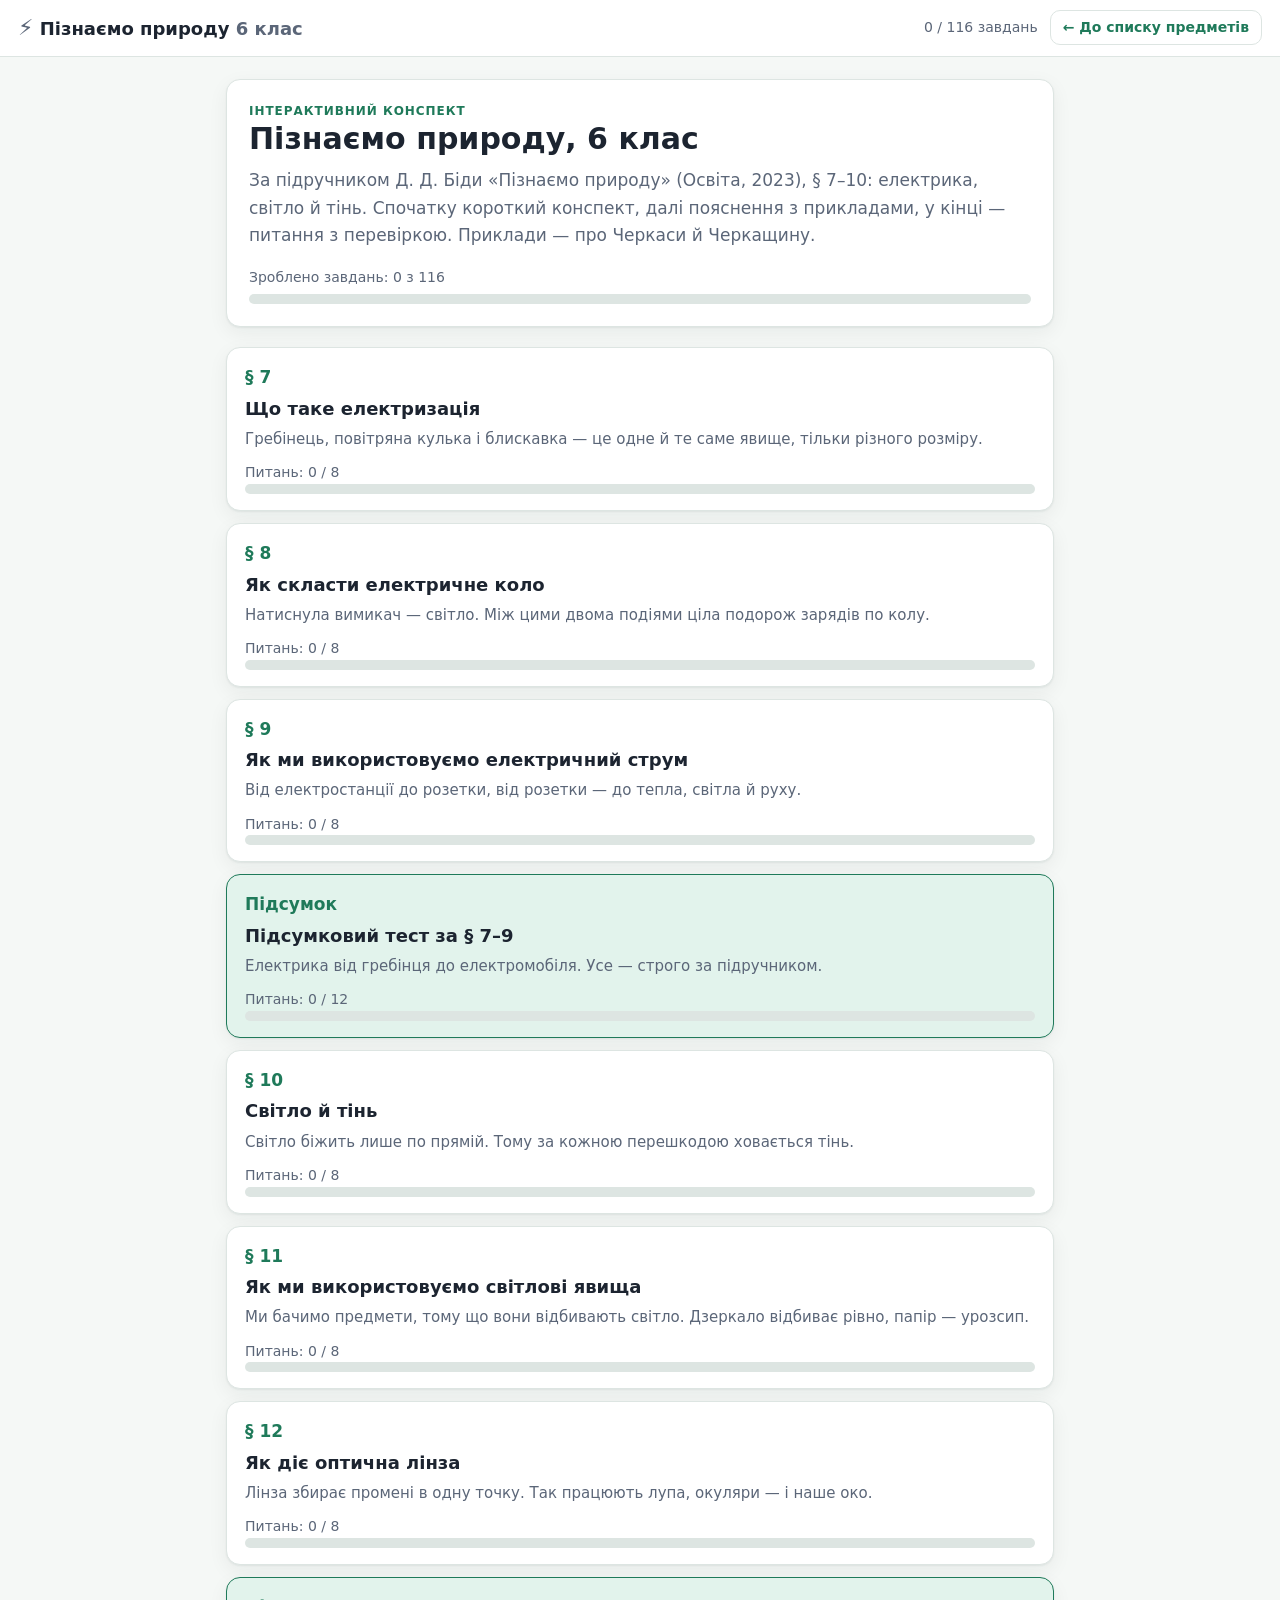
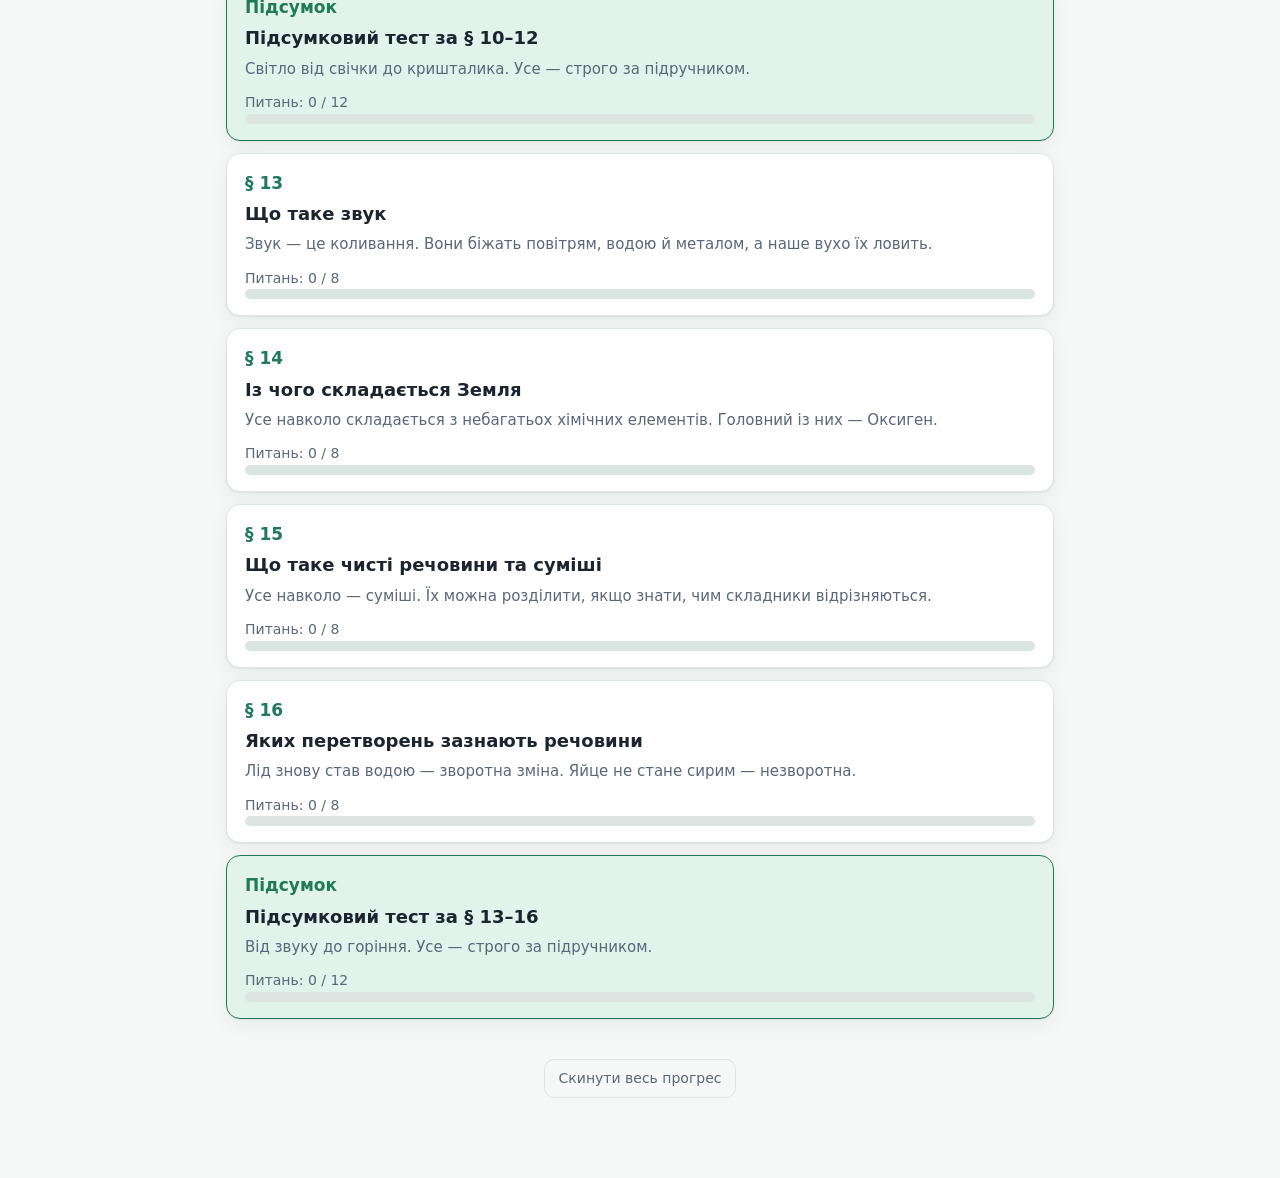
==== course/index.html @ c2313a1b "[PRY-0] Параграфи 13-16: звук, склад Землі, суміші, перетворення речовин; тест за § 13-16 Co-Authore" ====
<!doctype html>
<html lang="uk">
<head>
  <meta charset="utf-8">
  <meta name="viewport" content="width=device-width, initial-scale=1">
  <title>Пізнаємо природу 6 клас</title>
  <!-- Іконка вшита в сторінку: інакше браузер сам піде по /favicon.ico і зловить 404. -->
  <link rel="icon" href="data:image/svg+xml,%3Csvg xmlns='http://www.w3.org/2000/svg' viewBox='0 0 100 100'%3E%3Ctext y='.92em' font-size='92'%3E%E2%9A%A1%3C/text%3E%3C/svg%3E">
  <link rel="stylesheet" href="css/app.css">
</head>
<body>
  <header class="topbar">
    <a class="brand" href="#/"><span class="globe">⚡</span> Пізнаємо природу <span>6 клас</span></a>
    <span class="spacer"></span>
    <span class="bar-label" id="progressMini"></span>
    <!-- Усі курси Лізи зібрані на liza-school.github.io. Посилання абсолютне,
         щоб працювало і онлайн, і з file:// при подвійному кліку. -->
    <a class="subjects-link" href="https://liza-school.github.io/" title="До списку предметів">← <span class="full">До списку предметів</span><span class="short">Предмети</span></a>
  </header>

  <main id="app"></main>

  <script src="js/engine.js"></script>
  <script src="js/lessons/p07.js"></script>
  <script src="js/lessons/p08.js"></script>
  <script src="js/lessons/p09.js"></script>
  <script src="js/lessons/test.js"></script>
  <script src="js/lessons/p10.js"></script>
  <script src="js/lessons/p11.js"></script>
  <script src="js/lessons/p12.js"></script>
  <script src="js/lessons/test2.js"></script>
  <script src="js/lessons/p13.js"></script>
  <script src="js/lessons/p14.js"></script>
  <script src="js/lessons/p15.js"></script>
  <script src="js/lessons/p16.js"></script>
  <script src="js/lessons/test3.js"></script>
  <script>COURSE.start();</script>
</body>
</html>
---- course/css/app.css ----
/* Географія 6 клас — інтерактивний конспект. Оформлення. */

:root {
  --bg: #f5f8f6;
  --bg-soft: #ffffff;
  --text: #1c2430;
  --text-dim: #5b6678;
  --border: #dde5e2;
  --accent: #1f7a5a;
  --accent-soft: #e2f3ec;
  --green: #1e9e63;
  --green-soft: #e3f7ec;
  --red: #d64545;
  --red-soft: #fdeaea;
  --yellow: #b8860b;
  --yellow-soft: #fdf5dd;
  --blue: #2f6df6;
  --blue-soft: #e8efff;
  --local: #a8562b;
  --local-soft: #fbeee5;
  --game: #7b4fd8;
  --game-soft: #f0eaff;
  --potter: #8e2f4f;
  --potter-soft: #fdeaf0;
  --horse: #8a6d1f;
  --horse-soft: #f8f1d8;
  --radius: 14px;
  --shadow: 0 1px 2px rgba(20, 35, 30, .06), 0 6px 20px rgba(20, 35, 30, .06);
  --sans: "Segoe UI", Inter, system-ui, -apple-system, Roboto, sans-serif;
}

@media (prefers-color-scheme: dark) {
  :root {
    --bg: #141a19;
    --bg-soft: #1b2322;
    --text: #e8eeea;
    --text-dim: #a2aeb0;
    --border: #2b3533;
    --accent: #5cc79c;
    --accent-soft: #17302a;
    --green: #4bd18b;
    --green-soft: #16301f;
    --red: #ff7a7a;
    --red-soft: #331a1c;
    --yellow: #e3bb4c;
    --yellow-soft: #302a16;
    --blue: #6f9bff;
    --blue-soft: #1c2740;
    --local: #e0a271;
    --local-soft: #2b1e15;
    --game: #b699ff;
    --game-soft: #241d3c;
    --potter: #f09ab8;
    --potter-soft: #2e1420;
    --horse: #d8bb63;
    --horse-soft: #2a2415;
    --shadow: 0 1px 2px rgba(0, 0, 0, .3), 0 8px 24px rgba(0, 0, 0, .35);
  }
}

* { box-sizing: border-box; }

body {
  margin: 0;
  background: var(--bg);
  color: var(--text);
  font: 17px/1.62 var(--sans);
}

a { color: var(--accent); }

.topbar {
  position: sticky;
  top: 0;
  z-index: 5;
  display: flex;
  align-items: center;
  gap: 12px;
  padding: 10px 18px;
  background: var(--bg-soft);
  border-bottom: 1px solid var(--border);
}

.brand {
  font-weight: 700;
  text-decoration: none;
  color: var(--text);
  font-size: 18px;
}

.brand span { color: var(--text-dim); font-weight: 600; }
.brand .globe { font-size: 22px; }
.spacer { flex: 1; }
.bar-label { color: var(--text-dim); font-size: 14px; }

/* Кнопка «До списку предметів» у шапці. На вузькому екрані — коротший підпис. */
.subjects-link {
  font-size: 14px;
  font-weight: 600;
  color: var(--accent);
  text-decoration: none;
  white-space: nowrap;
  border: 1px solid var(--border);
  border-radius: 10px;
  padding: 5px 12px;
}

.subjects-link:hover { background: var(--accent-soft); border-color: var(--accent); }
.subjects-link .short { display: none; }

@media (max-width: 620px) {
  /* Бренд — першим рядком, прогрес і кнопка — другим, щоб назва не ламалась на три рядки. */
  .topbar { flex-wrap: wrap; row-gap: 6px; }
  .topbar .brand { flex-basis: 100%; }
  .topbar .spacer { display: none; }
  .subjects-link { margin-left: auto; }
  .subjects-link .full { display: none; }
  .subjects-link .short { display: inline; }
}

main {
  max-width: 860px;
  margin: 0 auto;
  padding: 22px 16px 80px;
}

h1 { font-size: 30px; margin: 0 0 6px; line-height: 1.2; }
h2 { font-size: 23px; margin: 28px 0 10px; }
h3 { font-size: 19px; margin: 18px 0 8px; }
p { margin: 10px 0; }
ul, ol { margin: 10px 0; padding-left: 24px; }
li { margin: 4px 0; }

.kicker {
  text-transform: uppercase;
  letter-spacing: .08em;
  font-size: 12px;
  font-weight: 700;
  color: var(--accent);
}

.lead { color: var(--text-dim); }

.hero {
  background: var(--bg-soft);
  border: 1px solid var(--border);
  border-radius: var(--radius);
  padding: 22px;
  box-shadow: var(--shadow);
}

.bar {
  position: relative;
  height: 10px;
  border-radius: 999px;
  background: var(--border);
  overflow: hidden;
}

.bar i {
  position: absolute;
  inset: 0 auto 0 0;
  background: var(--accent);
  border-radius: 999px;
  transition: width .3s;
}

.overall { margin-top: 16px; }
.overall .bar-label { display: block; margin-bottom: 6px; }

.cards { display: grid; gap: 12px; margin-top: 20px; }

.card {
  display: block;
  text-decoration: none;
  color: inherit;
  background: var(--bg-soft);
  border: 1px solid var(--border);
  border-radius: var(--radius);
  padding: 16px 18px;
  box-shadow: var(--shadow);
}

.card:hover { border-color: var(--accent); }
.card .num { color: var(--accent); font-weight: 700; }
.card .title { font-weight: 700; font-size: 18px; margin: 2px 0 4px; }
.card .sub { color: var(--text-dim); font-size: 15px; }
.card .stat { color: var(--text-dim); font-size: 14px; margin-top: 10px; }
.card.exam { border-color: var(--accent); background: var(--accent-soft); }

.goals {
  background: var(--accent-soft);
  border-radius: var(--radius);
  padding: 12px 18px;
  margin: 16px 0;
}

.goals b { display: block; margin-bottom: 4px; }

.block {
  background: var(--bg-soft);
  border: 1px solid var(--border);
  border-radius: var(--radius);
  padding: 4px 18px 14px;
  margin: 16px 0;
  box-shadow: var(--shadow);
}

.block.plain { background: none; border: none; box-shadow: none; padding: 0 2px; }

.block-head {
  display: flex;
  align-items: center;
  gap: 10px;
  padding: 12px 0 6px;
  font-weight: 700;
}

.tag {
  font-size: 11px;
  text-transform: uppercase;
  letter-spacing: .06em;
  padding: 3px 8px;
  border-radius: 999px;
  background: var(--accent-soft);
  color: var(--accent);
  font-weight: 700;
}

.done-mark { margin-left: auto; color: var(--green); font-weight: 700; }

.block.note { background: var(--yellow-soft); border-color: var(--yellow); }
.block.note .tag { background: var(--yellow); color: #fff; }
.block.cherkasy { background: var(--local-soft); border-color: var(--local); }
.block.cherkasy .tag { background: var(--local); color: #fff; }
.block.ukraine { background: var(--blue-soft); border-color: var(--blue); }
.block.ukraine .tag { background: var(--blue); color: #fff; }
.block.life { background: var(--green-soft); border-color: var(--green); }
.block.life .tag { background: var(--green); color: #fff; }
.block.game { background: var(--game-soft); border-color: var(--game); }
.block.game .tag { background: var(--game); color: #fff; }
.block.potter { background: var(--potter-soft); border-color: var(--potter); }
.block.potter .tag { background: var(--potter); color: #fff; }
.block.horse { background: var(--horse-soft); border-color: var(--horse); }
.block.horse .tag { background: var(--horse); color: #fff; }
.block.errata { background: var(--red-soft); border-color: var(--red); }
.block.errata .tag { background: var(--red); color: #fff; }

.errata-row { margin: 8px 0; }
.errata-row.book { color: var(--text-dim); }
.errata-row.truth b { color: var(--red); }
.errata-row.say b { color: var(--green); }

.figure { margin: 16px 0; }

.figure img {
  display: block;
  width: 100%;
  height: auto;
  border: 1px solid var(--border);
  border-radius: 10px;
  background: #fff;
}

.figure figcaption {
  color: var(--text-dim);
  font-size: 14px;
  margin-top: 6px;
}

.gallery { display: grid; gap: 12px; margin: 16px 0; }
.gallery .figure { margin: 0; }
.gallery.cols2 { grid-template-columns: repeat(2, 1fr); }
.gallery.cols3 { grid-template-columns: repeat(3, 1fr); }

@media (max-width: 620px) {
  .gallery.cols2,
  .gallery.cols3 { grid-template-columns: 1fr; }
}

.block .figure { margin: 12px 0 4px; }
.block.summary { background: var(--accent-soft); border-color: var(--accent); }

.terms { width: 100%; border-collapse: collapse; margin: 8px 0; }
.terms td { border-top: 1px solid var(--border); padding: 8px 6px; vertical-align: top; }
.terms td:first-child { font-weight: 700; width: 34%; }

/* Перелік Міжнародних років ООН: рік вузькою колонкою, назва — рештою. */
.years { width: 100%; border-collapse: collapse; margin: 8px 0; }
.years td { border-top: 1px solid var(--border); padding: 5px 6px; vertical-align: top; }
.years td:first-child { font-weight: 700; width: 4.5em; color: var(--accent); }

.book-wording {
  display: block;
  margin-top: 4px;
  font-size: 14px;
  font-style: italic;
  color: var(--text-dim);
}

details { margin: 8px 0; }
summary { cursor: pointer; color: var(--accent); font-weight: 600; }

.options { display: grid; gap: 8px; margin: 10px 0; }

.option {
  display: flex;
  align-items: flex-start;
  gap: 10px;
  text-align: left;
  font: inherit;
  color: inherit;
  background: var(--bg);
  border: 1px solid var(--border);
  border-radius: 10px;
  padding: 10px 12px;
  cursor: pointer;
}

.option:hover { border-color: var(--accent); }
.option .letter { font-weight: 700; color: var(--text-dim); }
.option.right { background: var(--green-soft); border-color: var(--green); }
.option.wrong { background: var(--red-soft); border-color: var(--red); }
.option.picked { border-color: var(--accent); background: var(--accent-soft); }
.option.picked .letter { color: var(--accent); }

.chips { display: flex; flex-wrap: wrap; gap: 8px; margin: 10px 0; }

.chip {
  font: inherit;
  color: inherit;
  background: var(--bg);
  border: 1px solid var(--border);
  border-radius: 999px;
  padding: 6px 14px;
  cursor: pointer;
}

.chip:hover { border-color: var(--accent); }
.chip.used { opacity: .35; pointer-events: none; }
.chip.right { background: var(--green-soft); border-color: var(--green); }
.chip.wrong { background: var(--red-soft); border-color: var(--red); }

.slots { display: grid; gap: 6px; margin: 10px 0; }
.slot { border: 1px dashed var(--border); border-radius: 10px; padding: 8px 12px; color: var(--text-dim); }
.slot.filled { border-style: solid; color: var(--text); }

.answer-input {
  font: inherit;
  color: inherit;
  background: var(--bg);
  border: 1px solid var(--border);
  border-radius: 10px;
  padding: 9px 12px;
  width: 100%;
  max-width: 360px;
}

.toolbar { display: flex; flex-wrap: wrap; gap: 8px; margin: 10px 0 4px; }

.btn {
  font: inherit;
  font-weight: 600;
  border: 1px solid var(--accent);
  background: var(--accent);
  color: #fff;
  border-radius: 10px;
  padding: 8px 16px;
  cursor: pointer;
}

.btn.flat { background: none; color: var(--accent); }
.btn:disabled { opacity: .5; cursor: default; }

.ghost-btn {
  font: inherit;
  border: 1px solid var(--border);
  background: none;
  color: var(--text-dim);
  border-radius: 10px;
  padding: 7px 14px;
  cursor: pointer;
  text-decoration: none;
}

.verdict { margin-top: 8px; min-height: 22px; font-size: 16px; }
.verdict.ok { color: var(--green); font-weight: 600; }
.verdict.no { color: var(--red); }

.navrow { display: flex; justify-content: space-between; gap: 12px; margin-top: 30px; }

.score {
  background: var(--bg-soft);
  border: 1px solid var(--border);
  border-radius: var(--radius);
  padding: 14px 18px;
  margin: 18px 0;
  box-shadow: var(--shadow);
}

footer.page-foot { color: var(--text-dim); font-size: 14px; margin-top: 40px; text-align: center; }
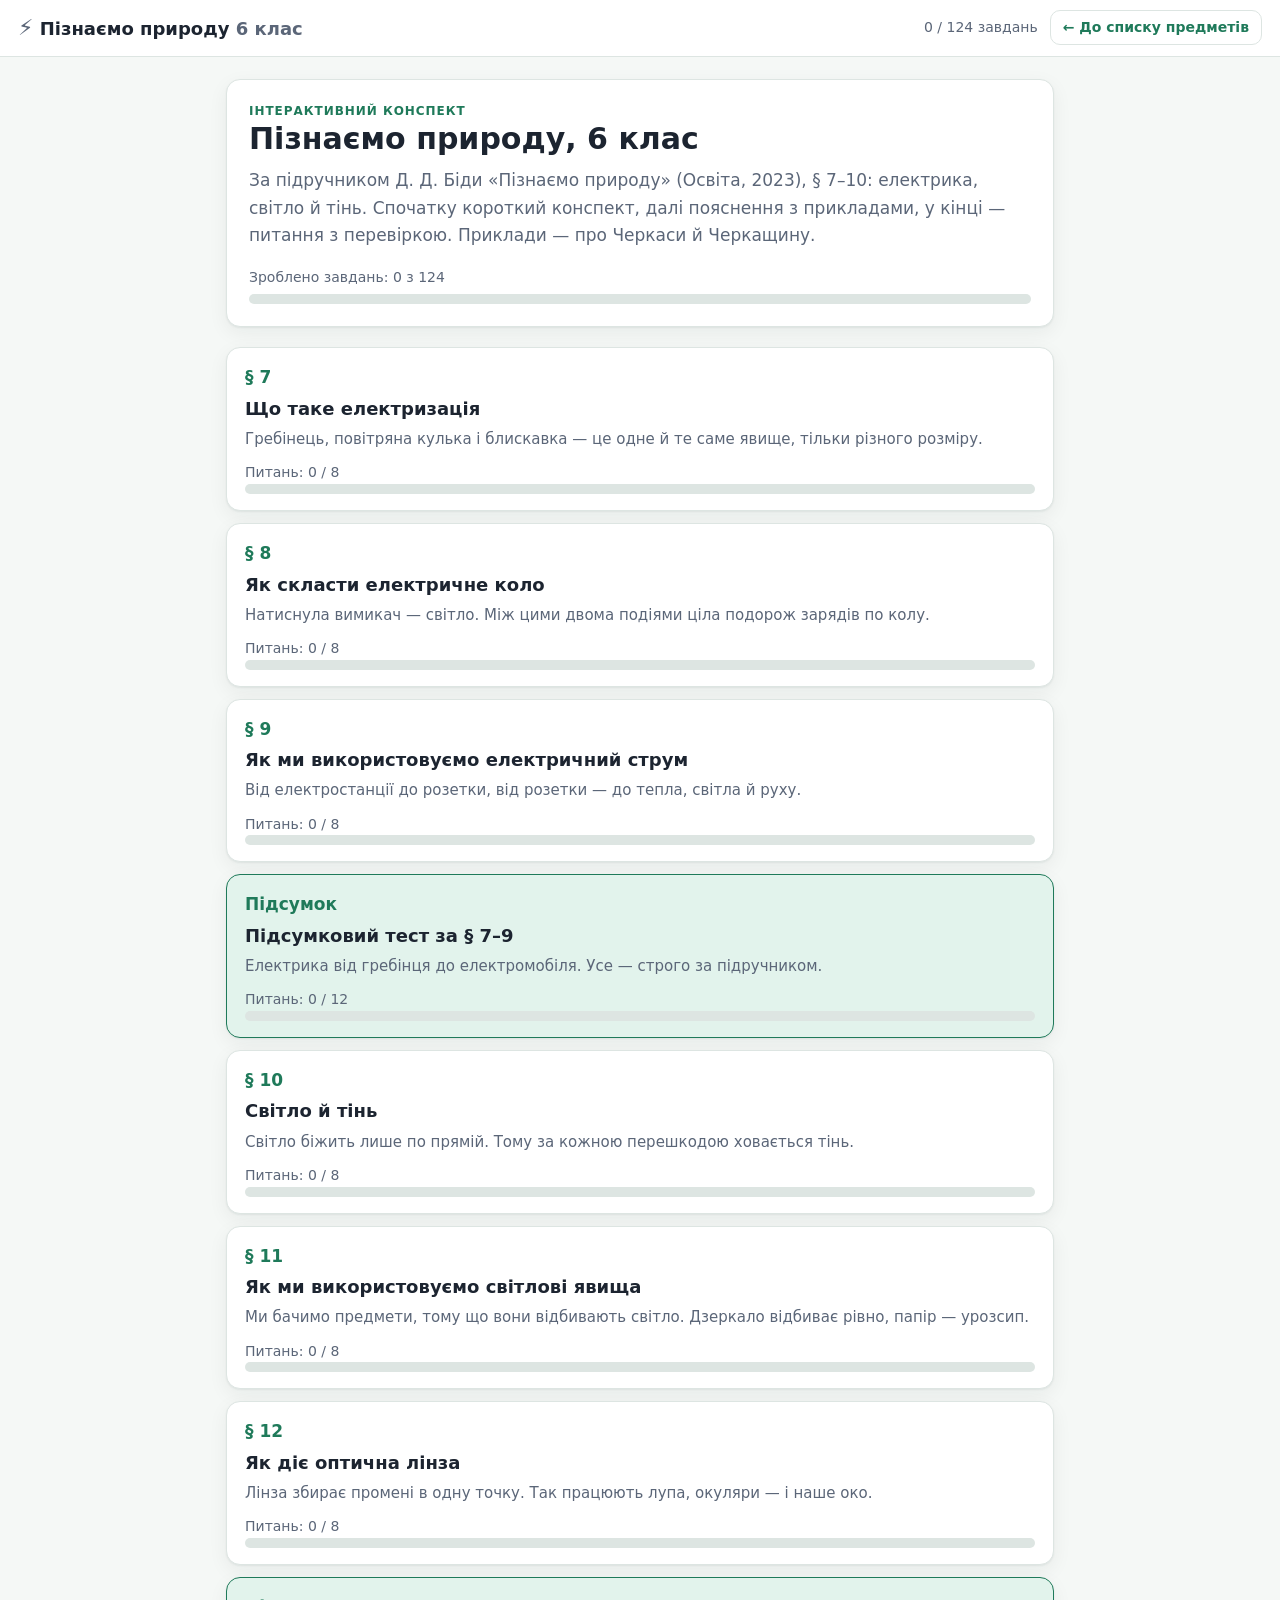
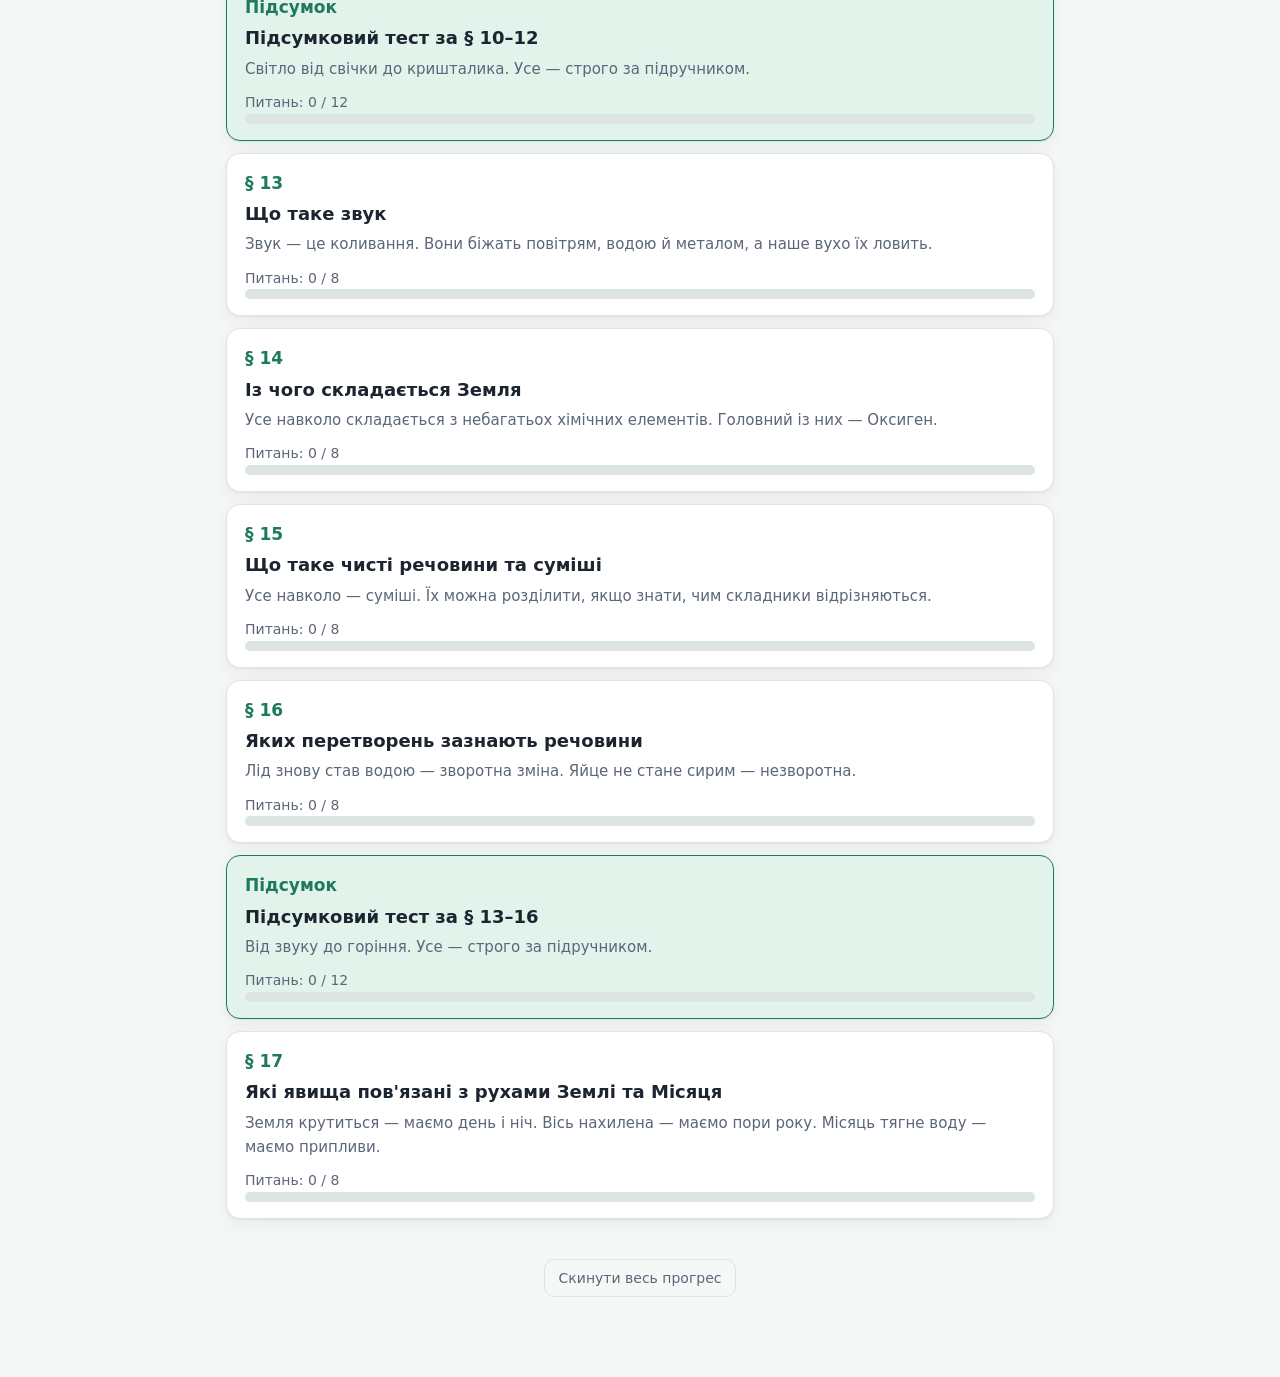
==== commit ac7bc0ed: "[PRY-17] Параграф 17: рухи Землі й Місяця + наскрізний One Piece Конспект § 17 (стор. 70–79): оберта" ====
--- a/course/index.html
+++ b/course/index.html
@@ -34,6 +34,7 @@
   <script src="js/lessons/p15.js"></script>
   <script src="js/lessons/p16.js"></script>
   <script src="js/lessons/test3.js"></script>
+  <script src="js/lessons/p17.js"></script>
   <script>COURSE.start();</script>
 </body>
 </html>
--- a/course/css/app.css
+++ b/course/css/app.css
@@ -24,6 +24,8 @@
   --potter-soft: #fdeaf0;
   --horse: #8a6d1f;
   --horse-soft: #f8f1d8;
+  --onepiece: #e8640f;
+  --onepiece-soft: #fff0e2;
   --radius: 14px;
   --shadow: 0 1px 2px rgba(20, 35, 30, .06), 0 6px 20px rgba(20, 35, 30, .06);
   --sans: "Segoe UI", Inter, system-ui, -apple-system, Roboto, sans-serif;
@@ -54,6 +56,8 @@
     --potter-soft: #2e1420;
     --horse: #d8bb63;
     --horse-soft: #2a2415;
+    --onepiece: #ff9e4d;
+    --onepiece-soft: #2e1c0d;
     --shadow: 0 1px 2px rgba(0, 0, 0, .3), 0 8px 24px rgba(0, 0, 0, .35);
   }
 }
@@ -68,6 +72,9 @@
 }
 
 a { color: var(--accent); }
+
+/* Наскрізна врізка One Piece — підсвічена фраза прямо в тексті конспекту. */
+.op { background: var(--onepiece-soft); box-shadow: inset 0 -2px 0 var(--onepiece); border-radius: 3px; padding: 0 .15em; }
 
 .topbar {
   position: sticky;
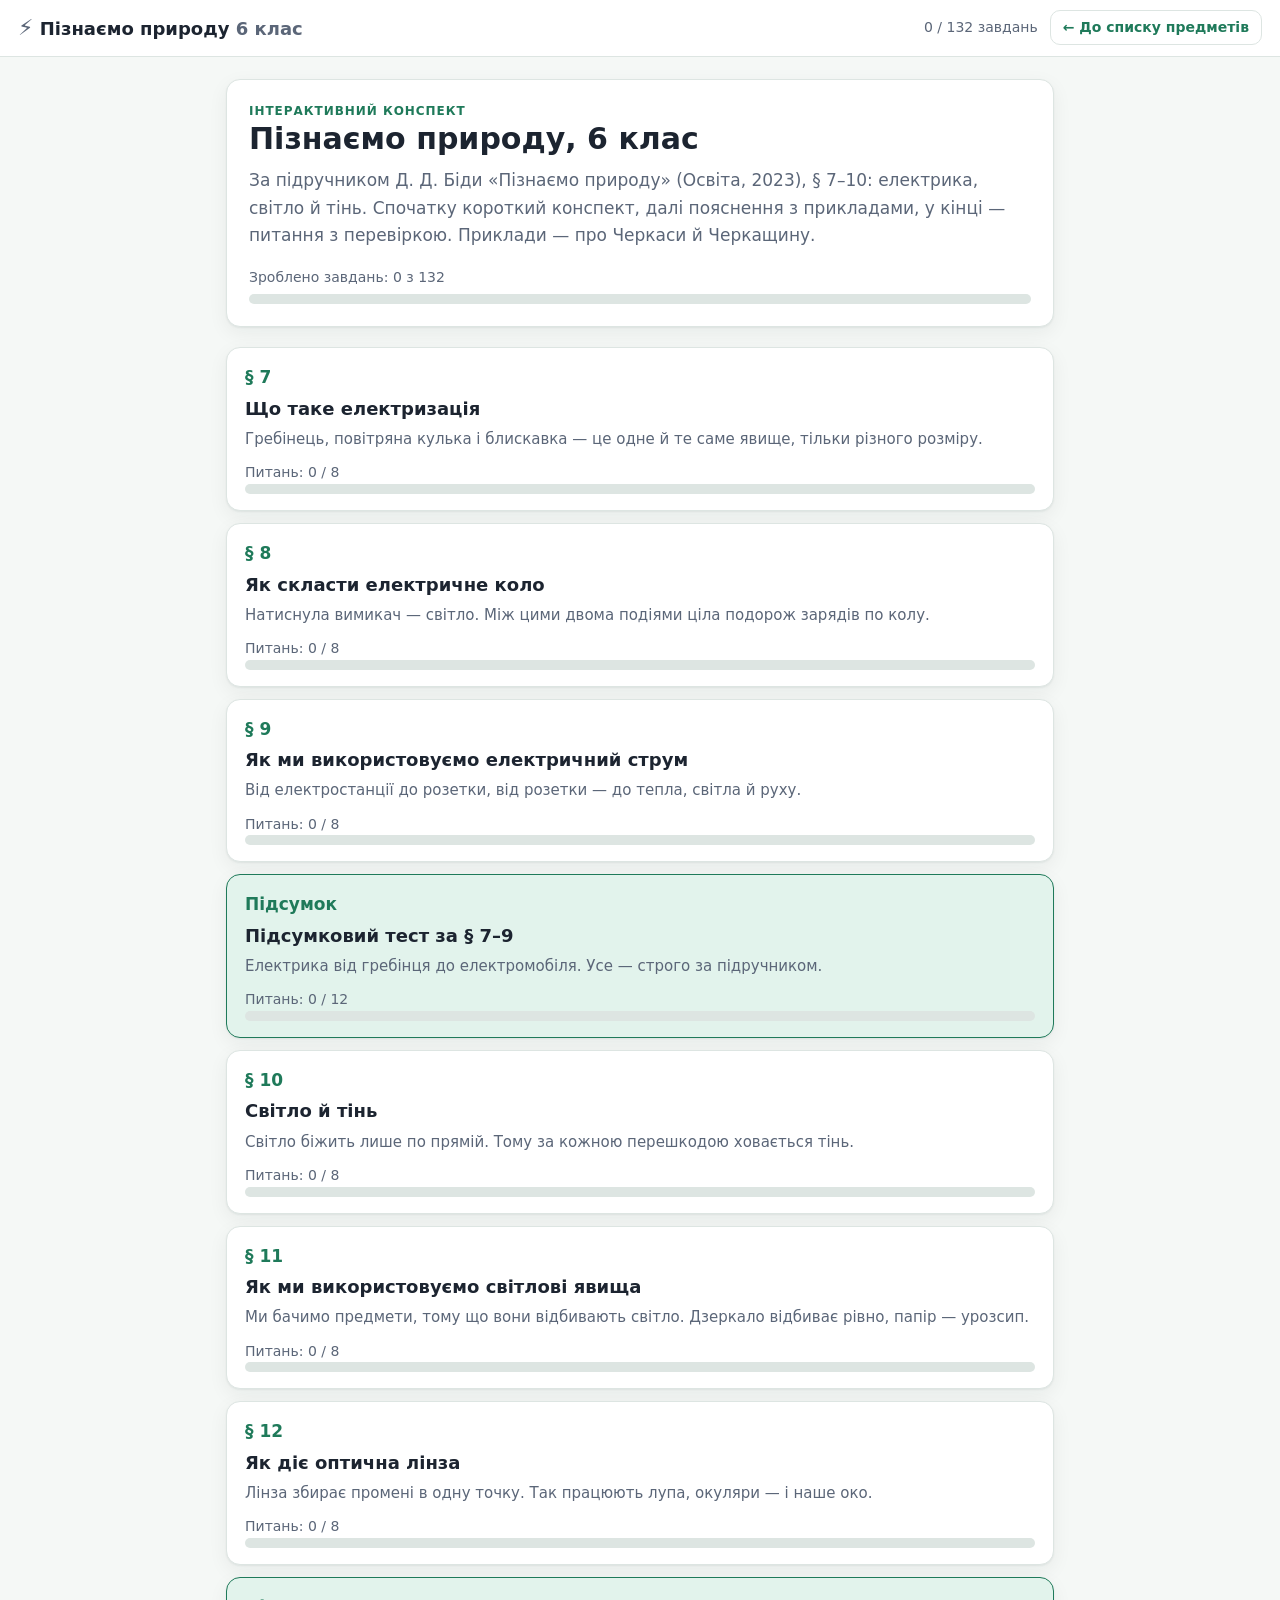
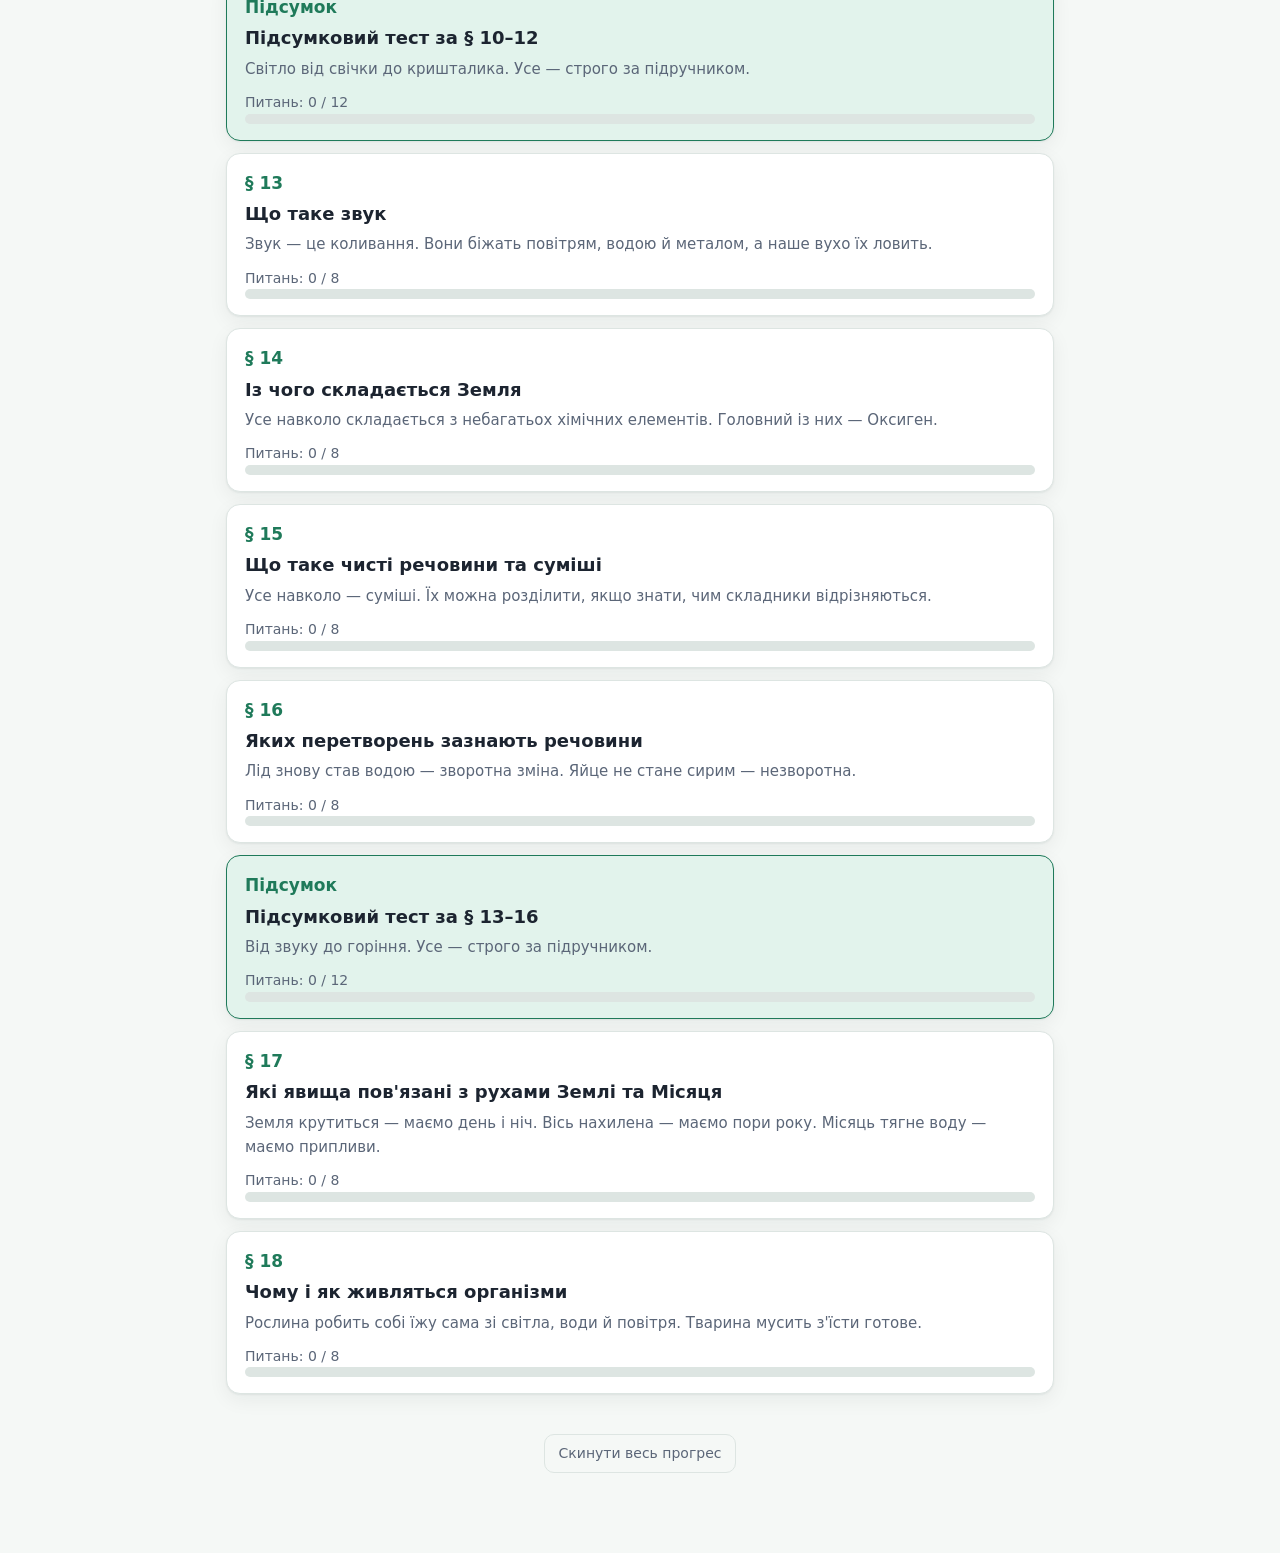
==== commit 603f3678: "[PRY-18] Параграф 18: живлення організмів Конспект § 18 (стор. 80–84): органічні й неорганічні речов" ====
--- a/course/index.html
+++ b/course/index.html
@@ -35,6 +35,7 @@
   <script src="js/lessons/p16.js"></script>
   <script src="js/lessons/test3.js"></script>
   <script src="js/lessons/p17.js"></script>
+  <script src="js/lessons/p18.js"></script>
   <script>COURSE.start();</script>
 </body>
 </html>
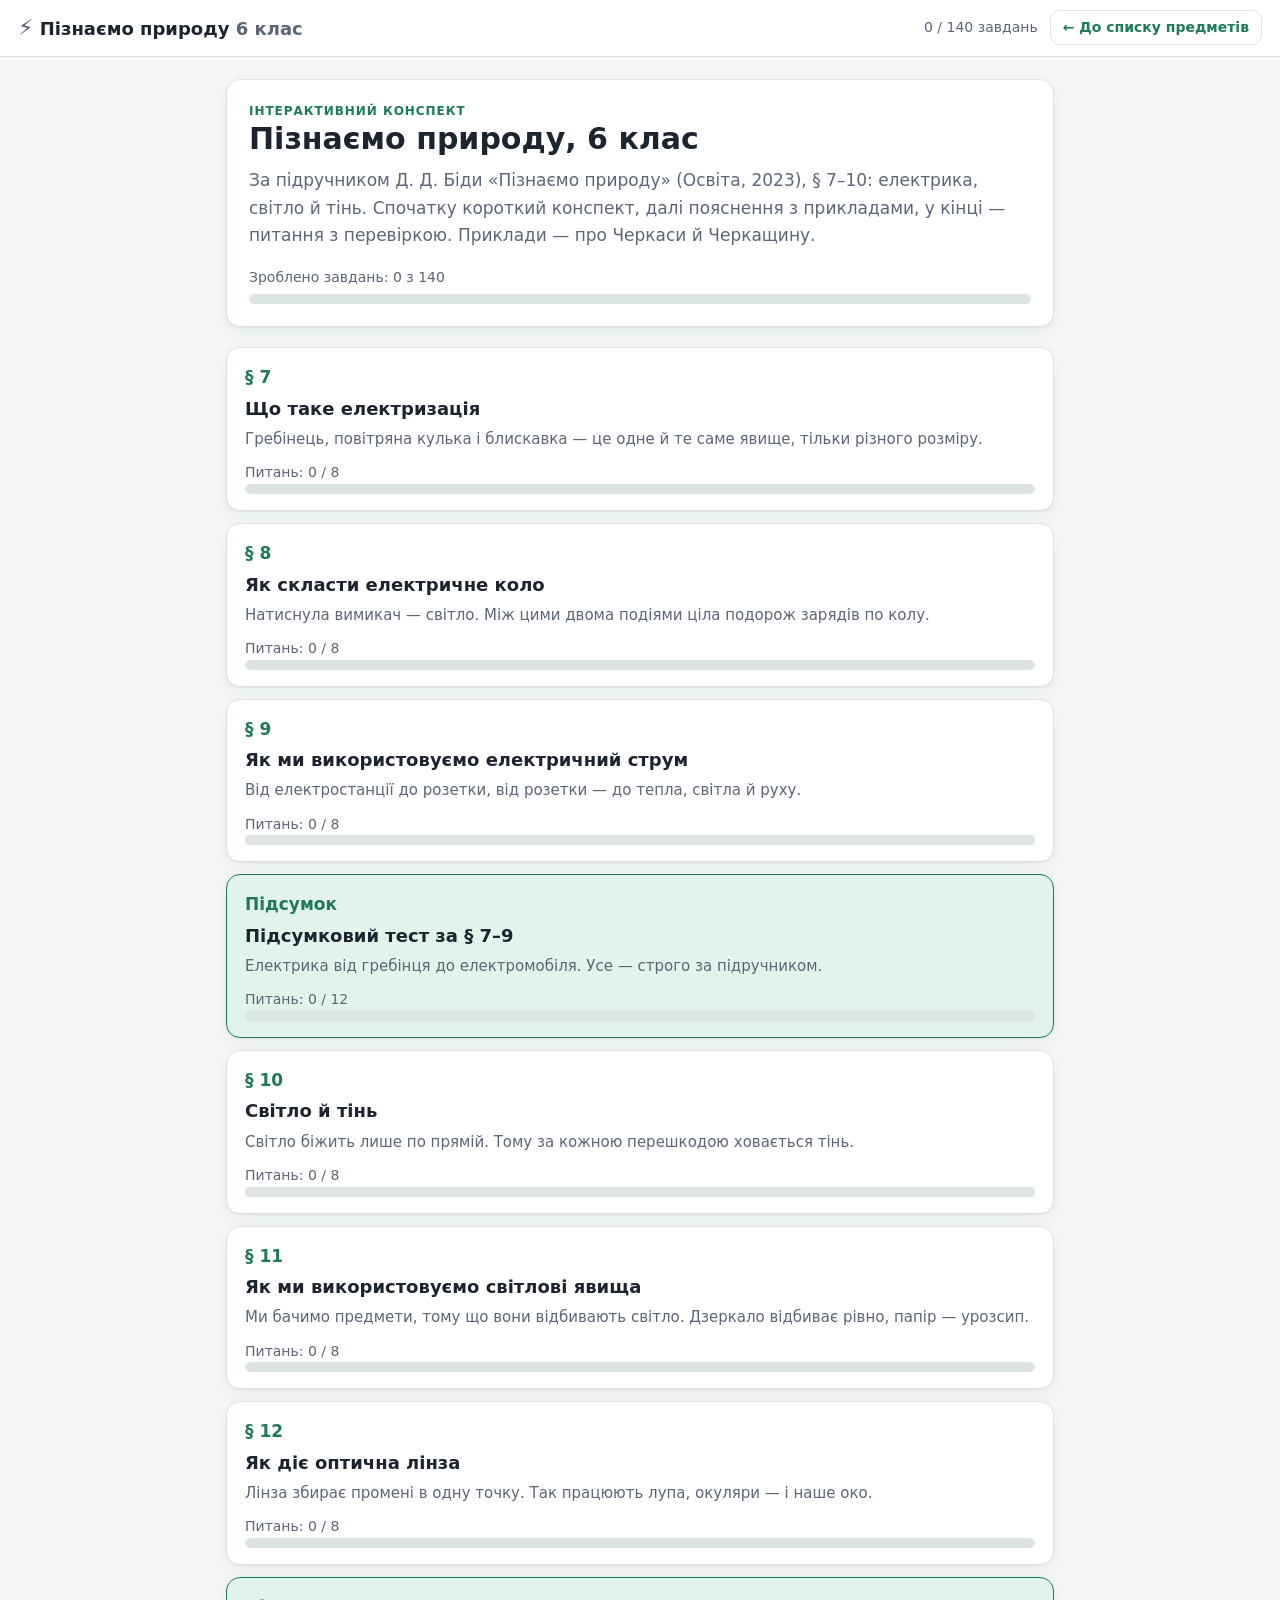
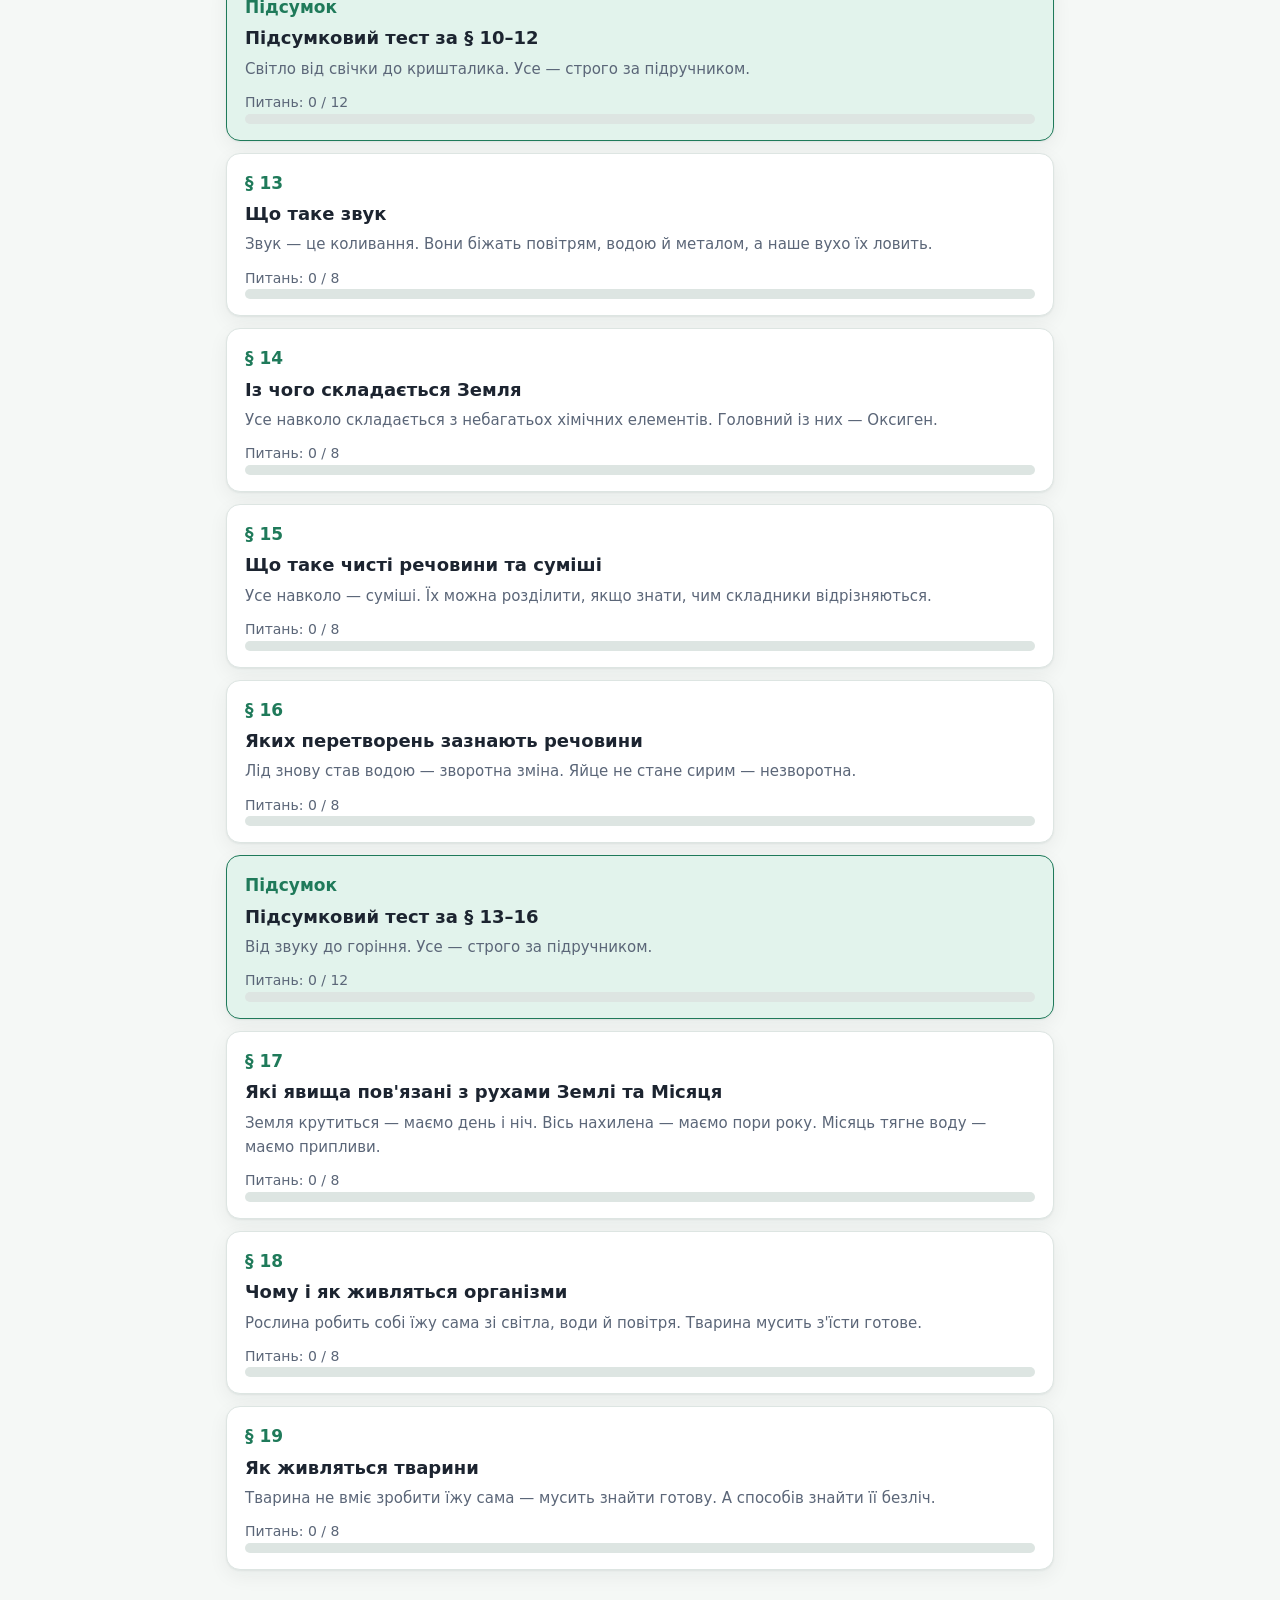
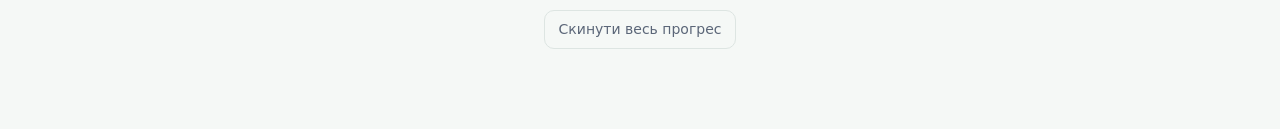
==== commit 556d5f5d: "[PRY-19] Параграф 19: живлення тварин Конспект § 19 (стор. 85–89): тварини-гетеротрофи й травна сист" ====
--- a/course/index.html
+++ b/course/index.html
@@ -36,6 +36,7 @@
   <script src="js/lessons/test3.js"></script>
   <script src="js/lessons/p17.js"></script>
   <script src="js/lessons/p18.js"></script>
+  <script src="js/lessons/p19.js"></script>
   <script>COURSE.start();</script>
 </body>
 </html>
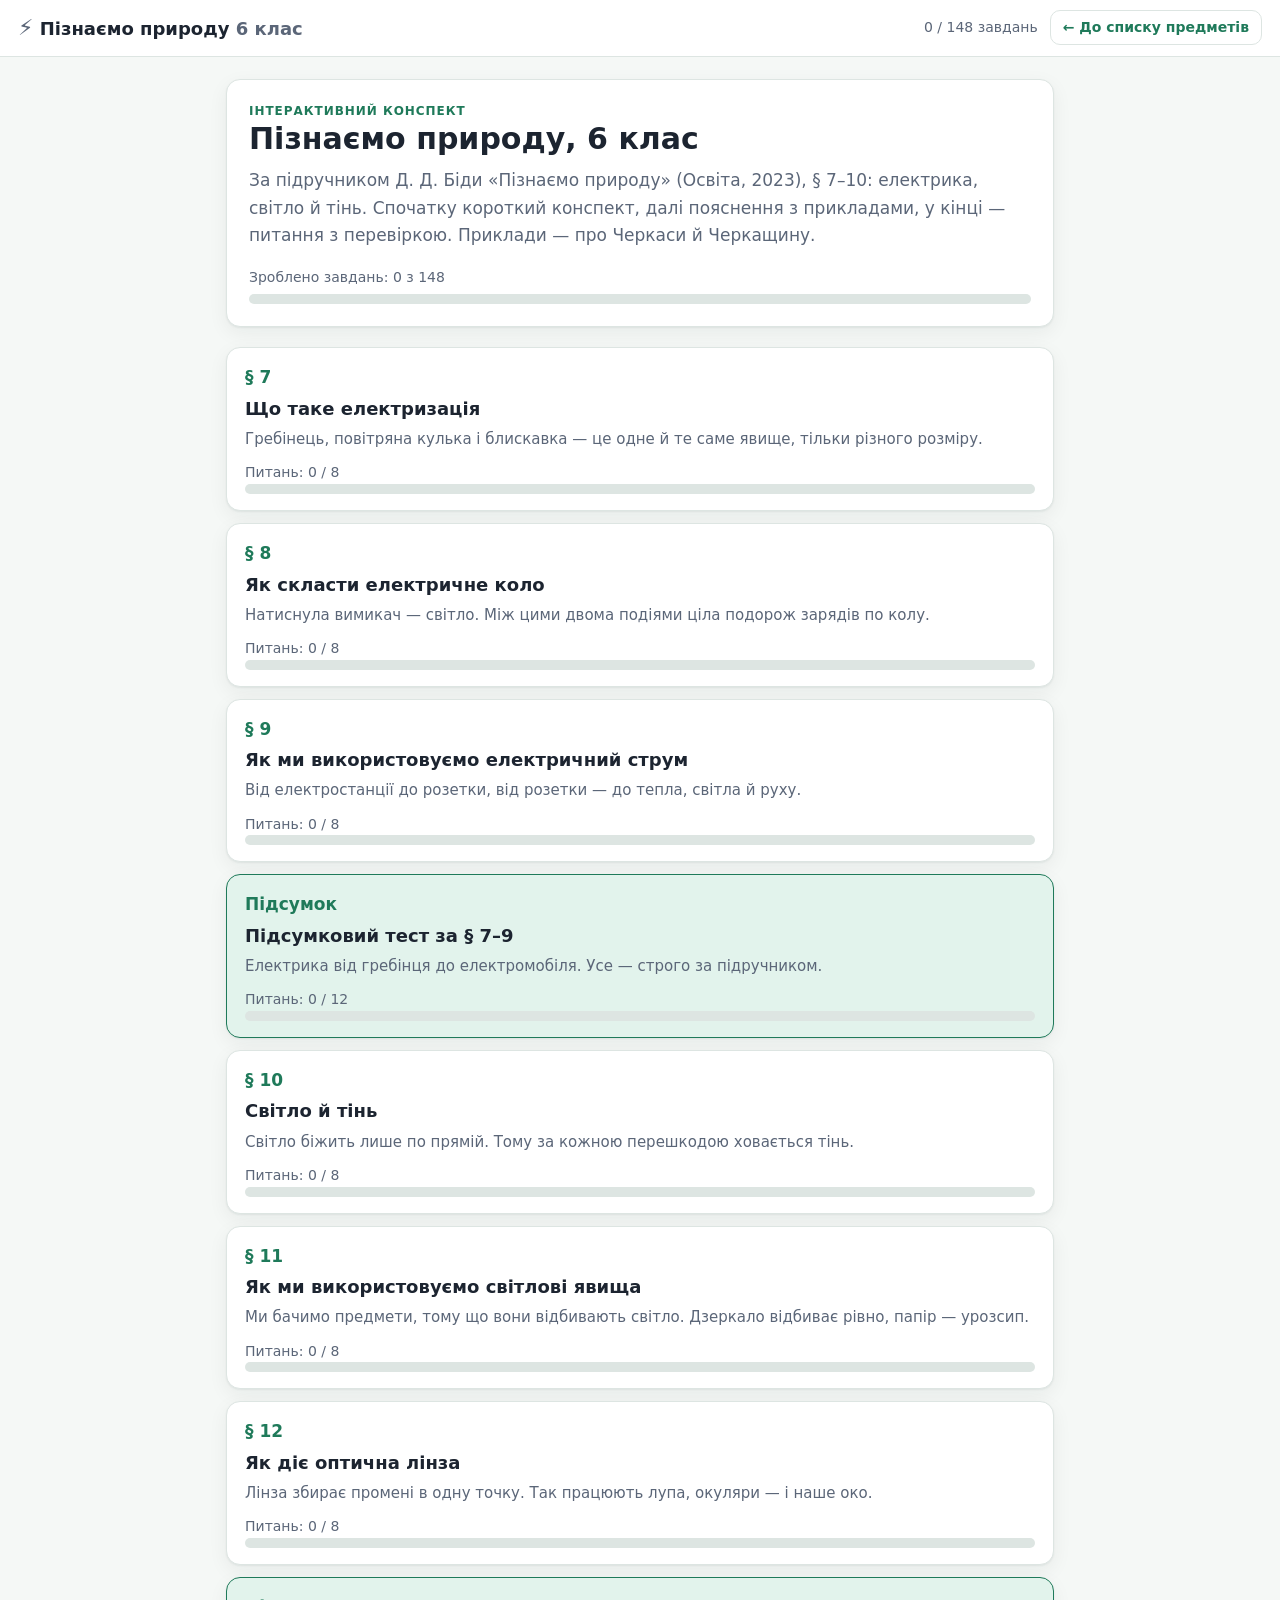
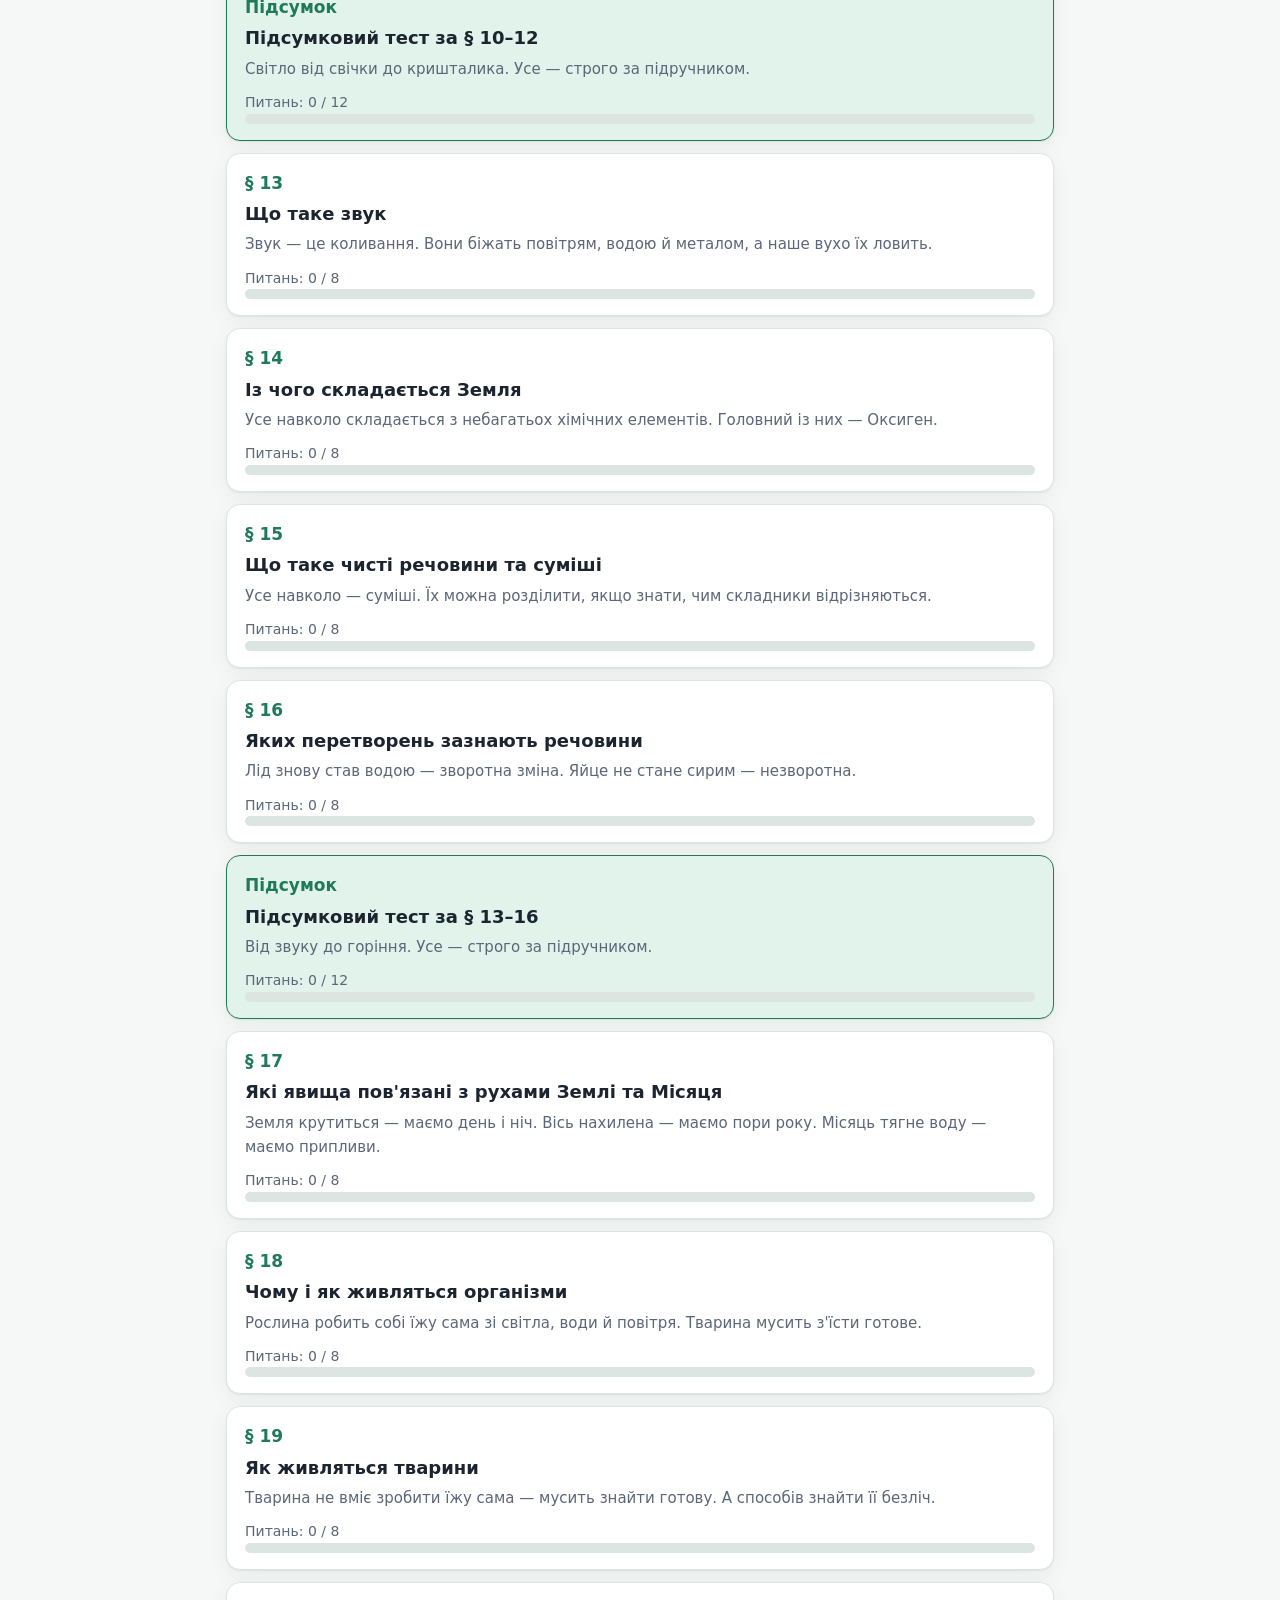
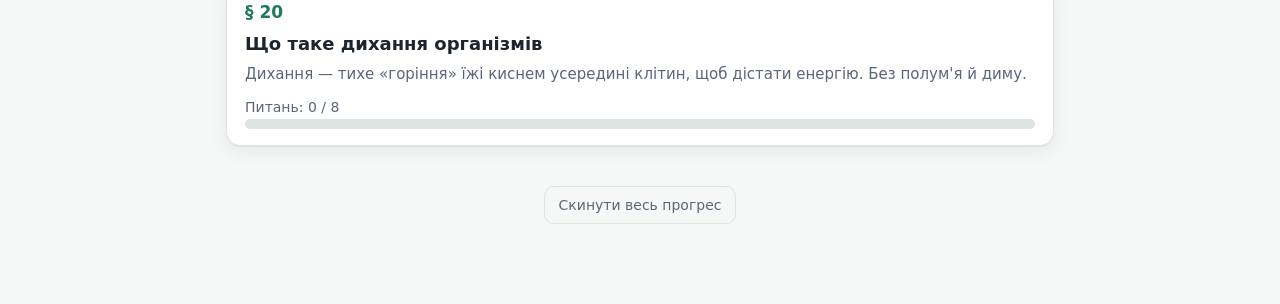
==== commit 030d0d43: "[PRY-20] Параграф 20: дихання організмів Конспект § 20 (стор. 90–96): дихання й етапи, продихи росли" ====
--- a/course/index.html
+++ b/course/index.html
@@ -37,6 +37,7 @@
   <script src="js/lessons/p17.js"></script>
   <script src="js/lessons/p18.js"></script>
   <script src="js/lessons/p19.js"></script>
+  <script src="js/lessons/p20.js"></script>
   <script>COURSE.start();</script>
 </body>
 </html>
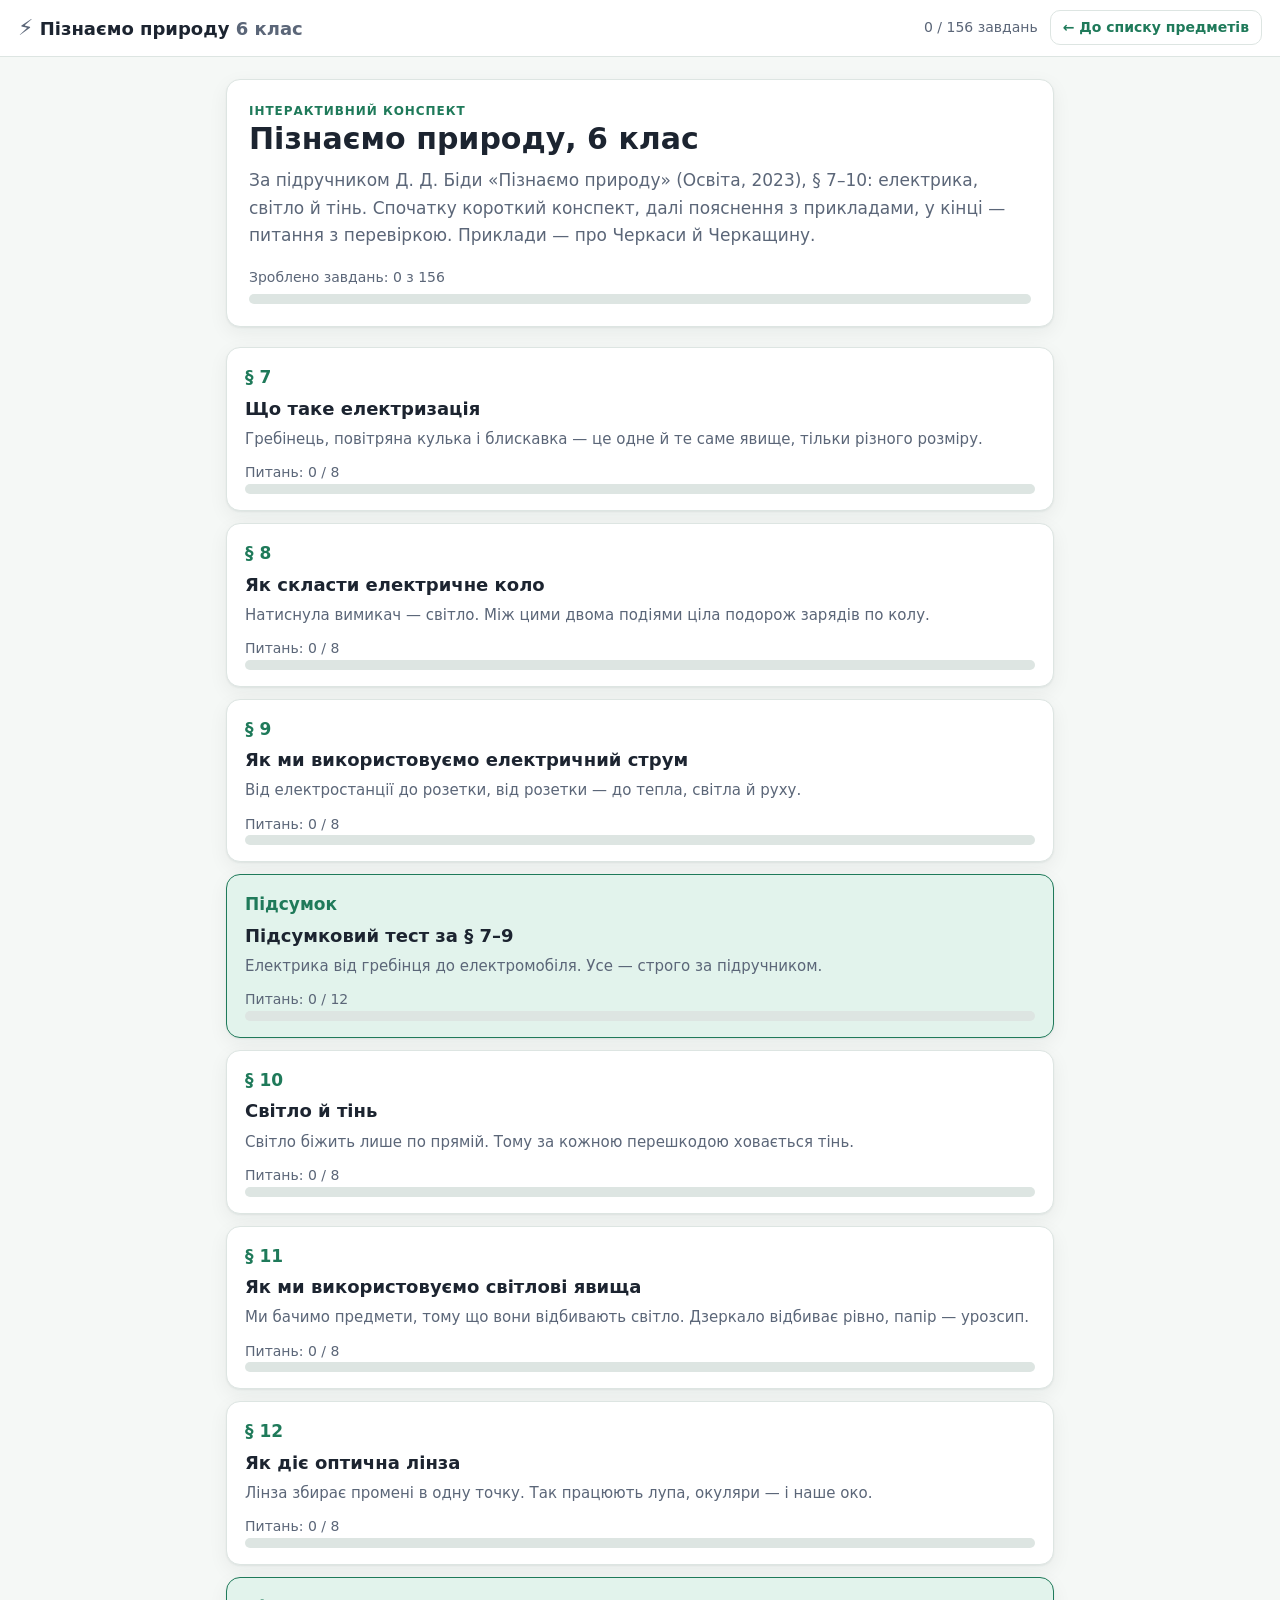
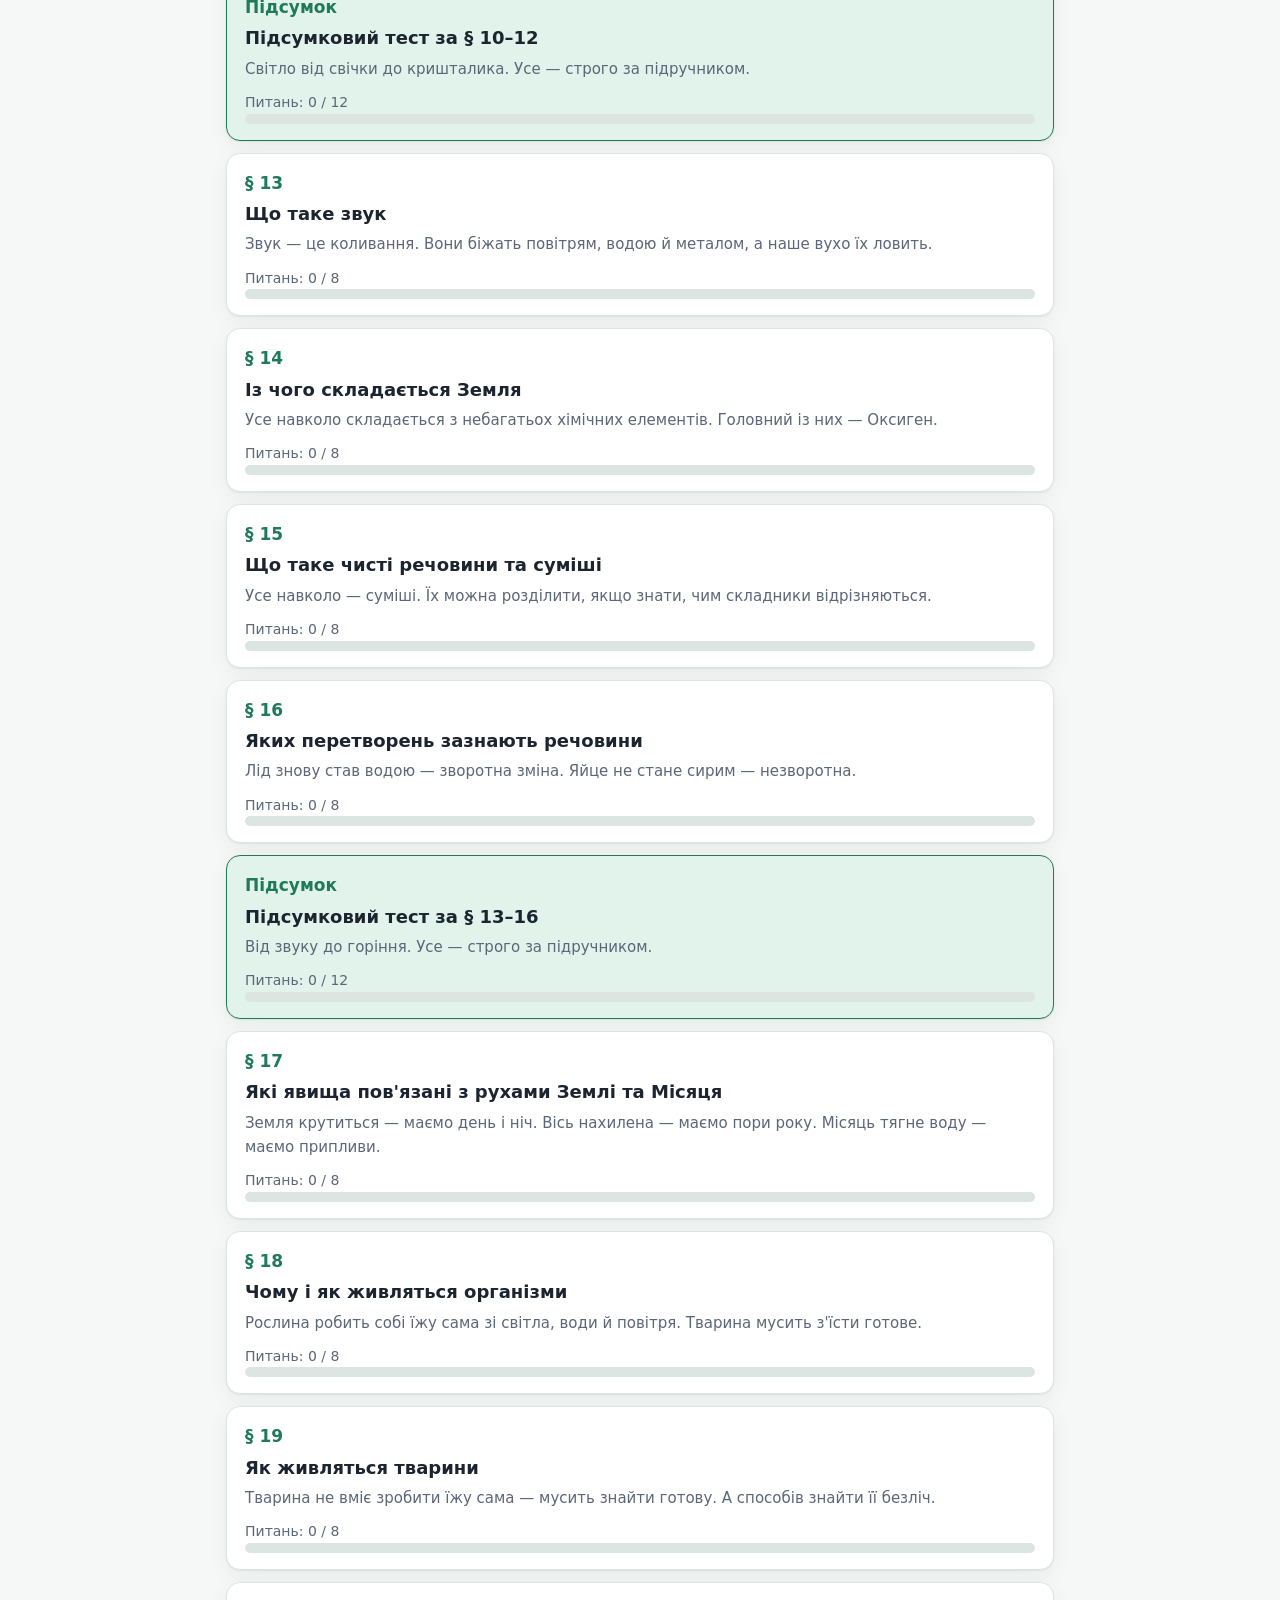
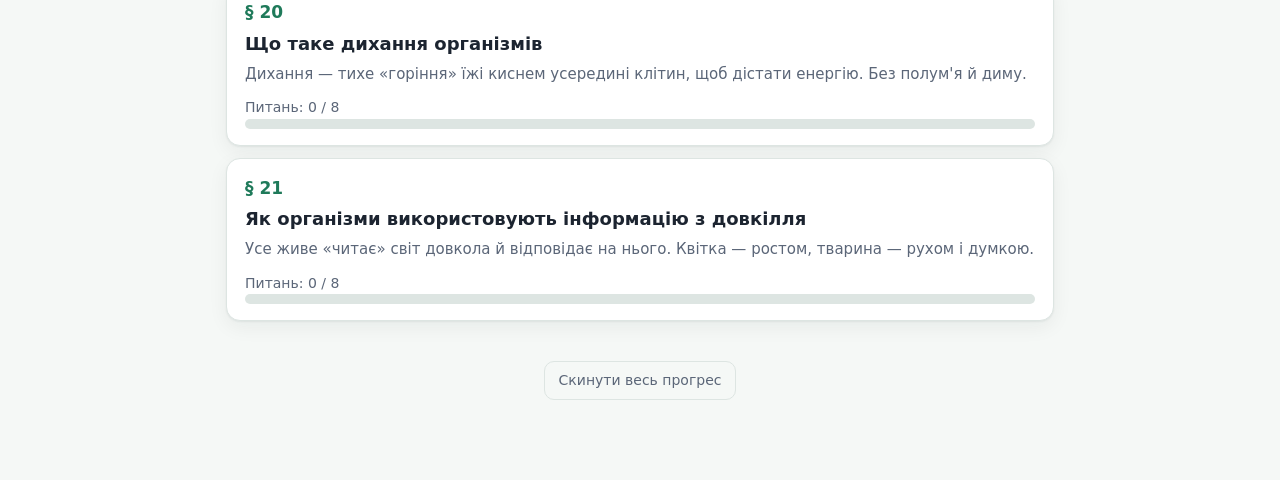
==== commit ab0fc93f: "[PRY-21] Параграф 21: подразливість і сприйняття інформації Конспект § 21 (стор. 97–102): подразливі" ====
--- a/course/index.html
+++ b/course/index.html
@@ -38,6 +38,7 @@
   <script src="js/lessons/p18.js"></script>
   <script src="js/lessons/p19.js"></script>
   <script src="js/lessons/p20.js"></script>
+  <script src="js/lessons/p21.js"></script>
   <script>COURSE.start();</script>
 </body>
 </html>
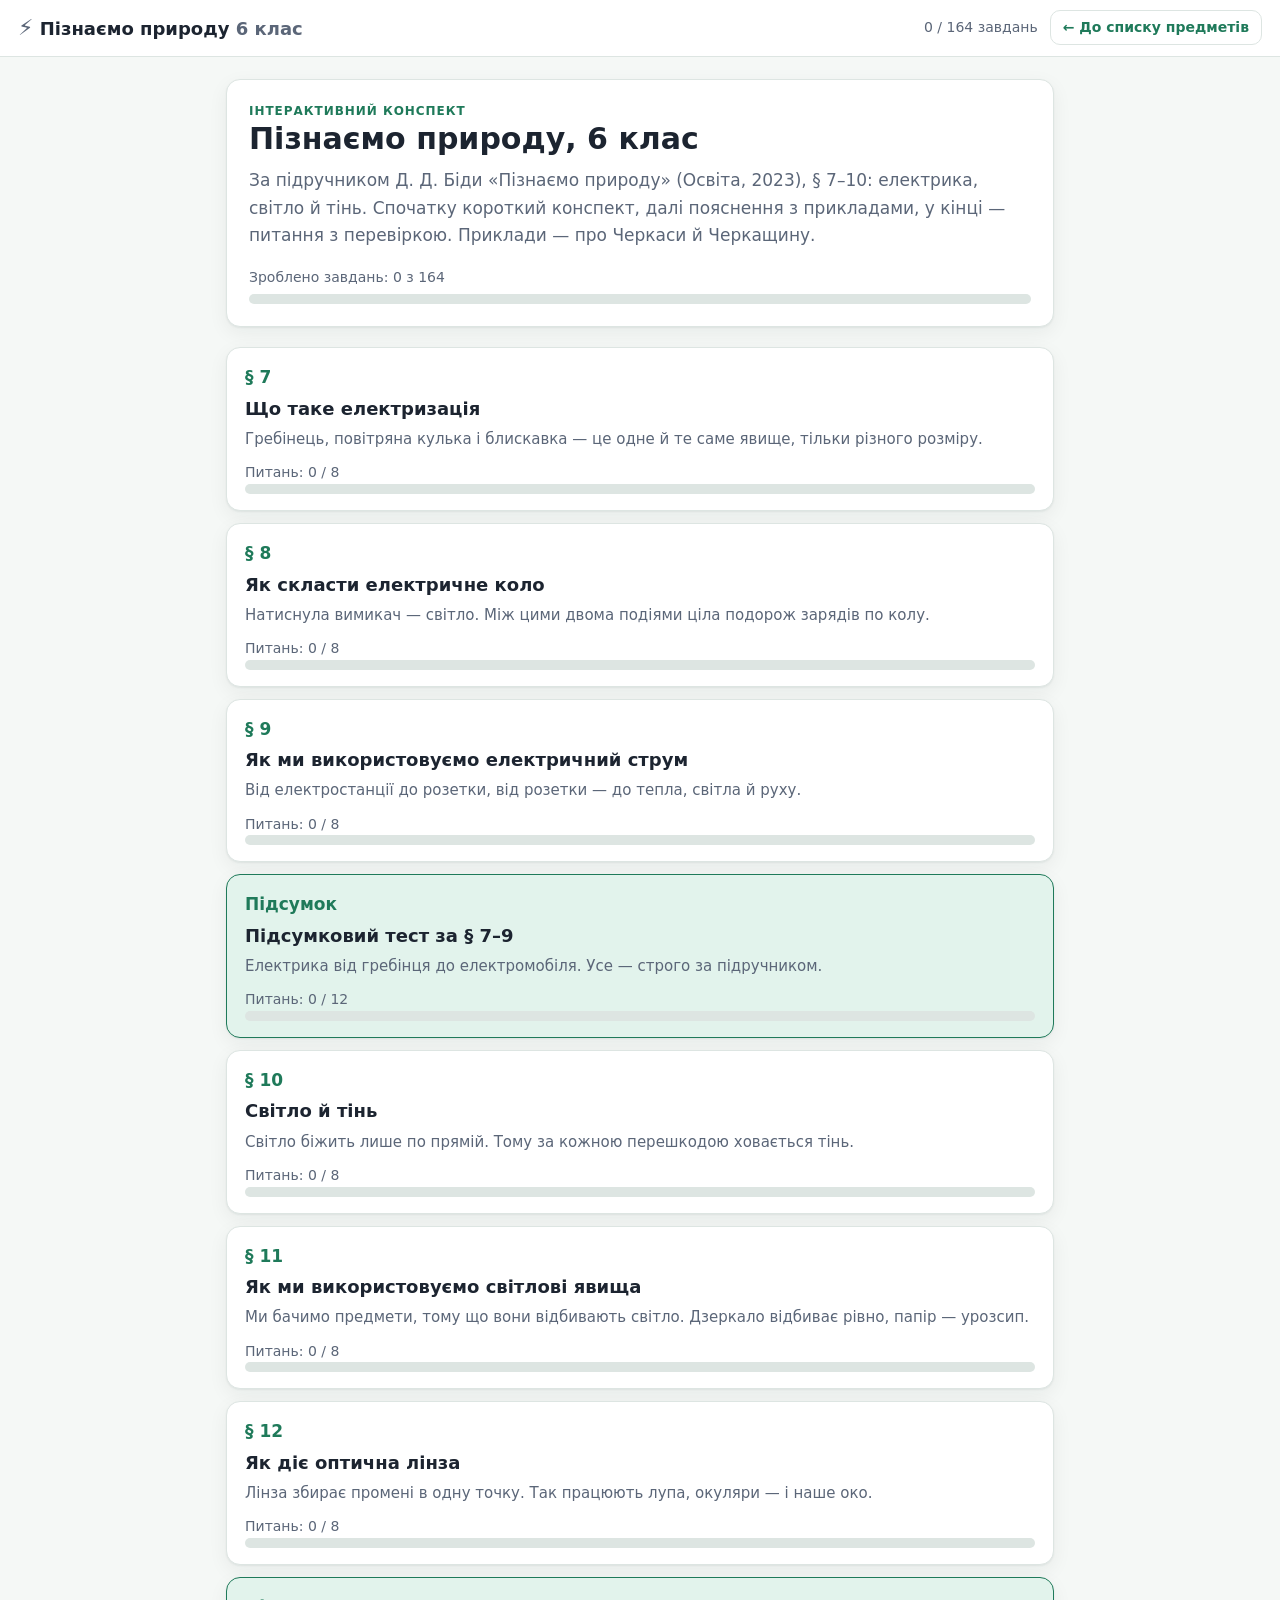
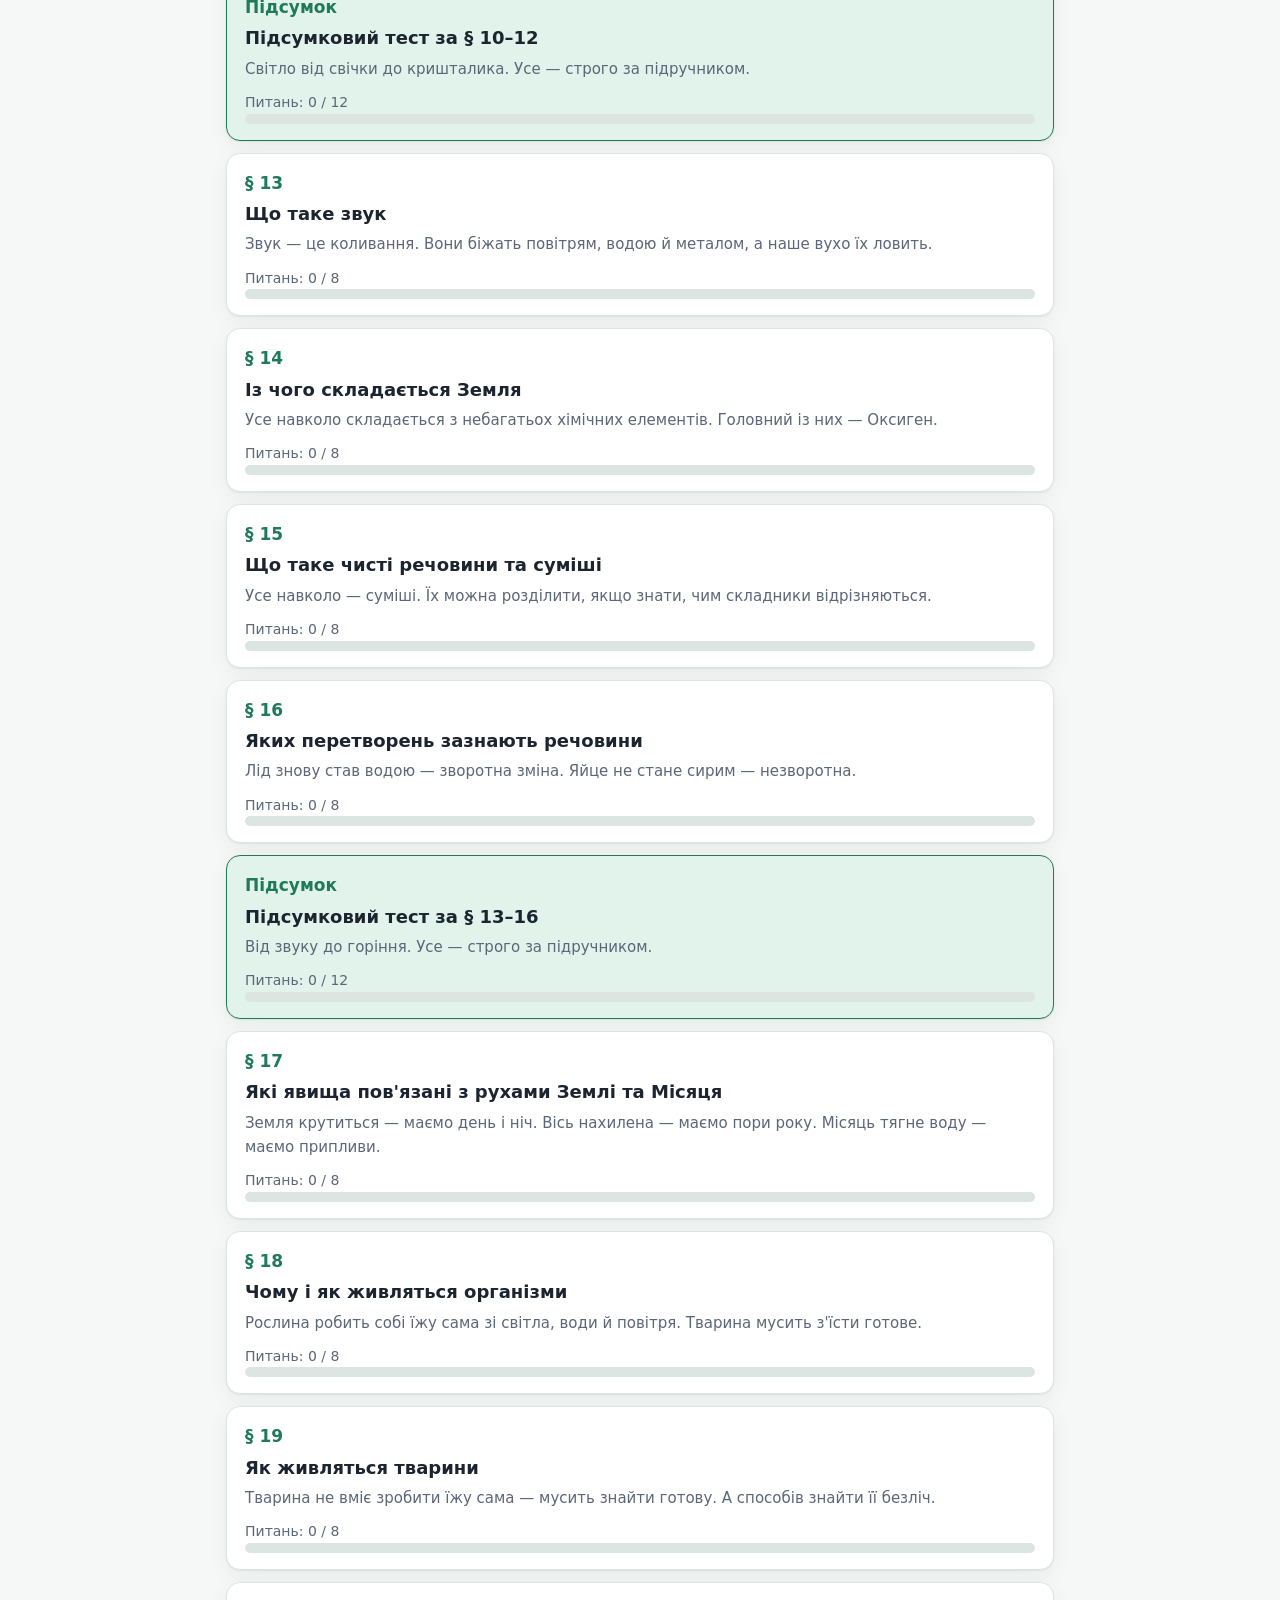
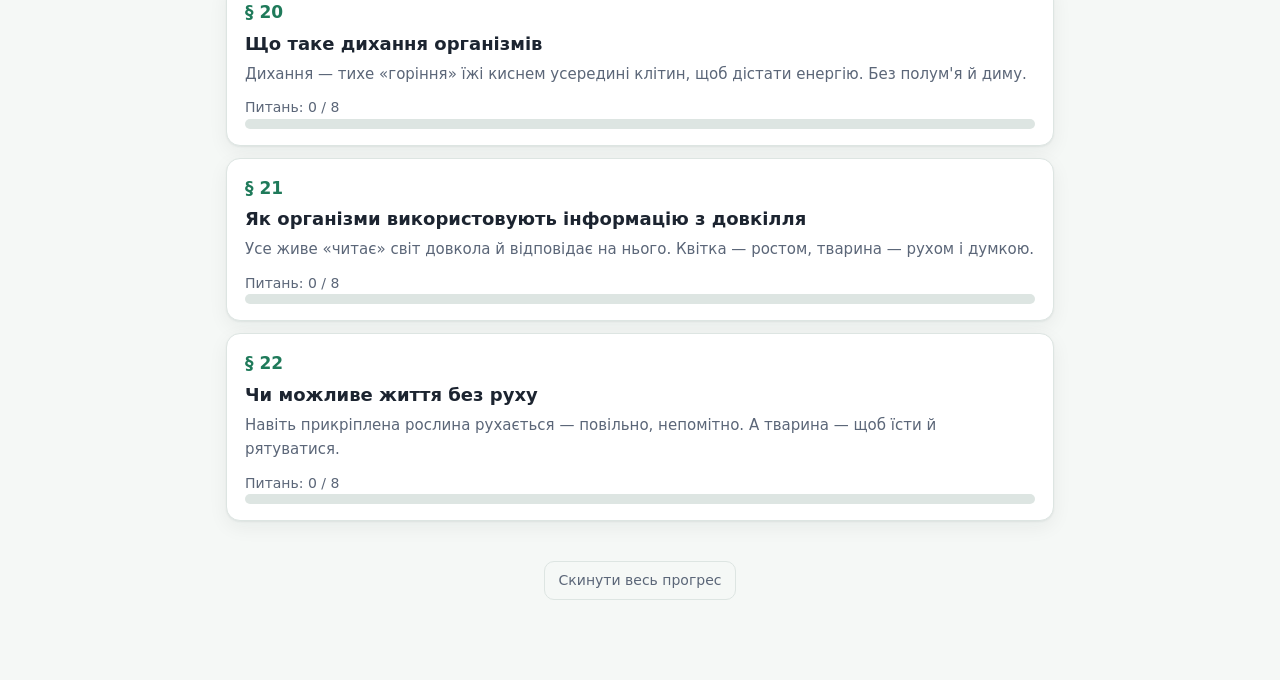
==== commit 98bc3810: "[PRY-22] Параграф 22: рух організмів Конспект § 22 (стор. 103–106): рух у живій природі, пасивні (гі" ====
--- a/course/index.html
+++ b/course/index.html
@@ -39,6 +39,7 @@
   <script src="js/lessons/p19.js"></script>
   <script src="js/lessons/p20.js"></script>
   <script src="js/lessons/p21.js"></script>
+  <script src="js/lessons/p22.js"></script>
   <script>COURSE.start();</script>
 </body>
 </html>
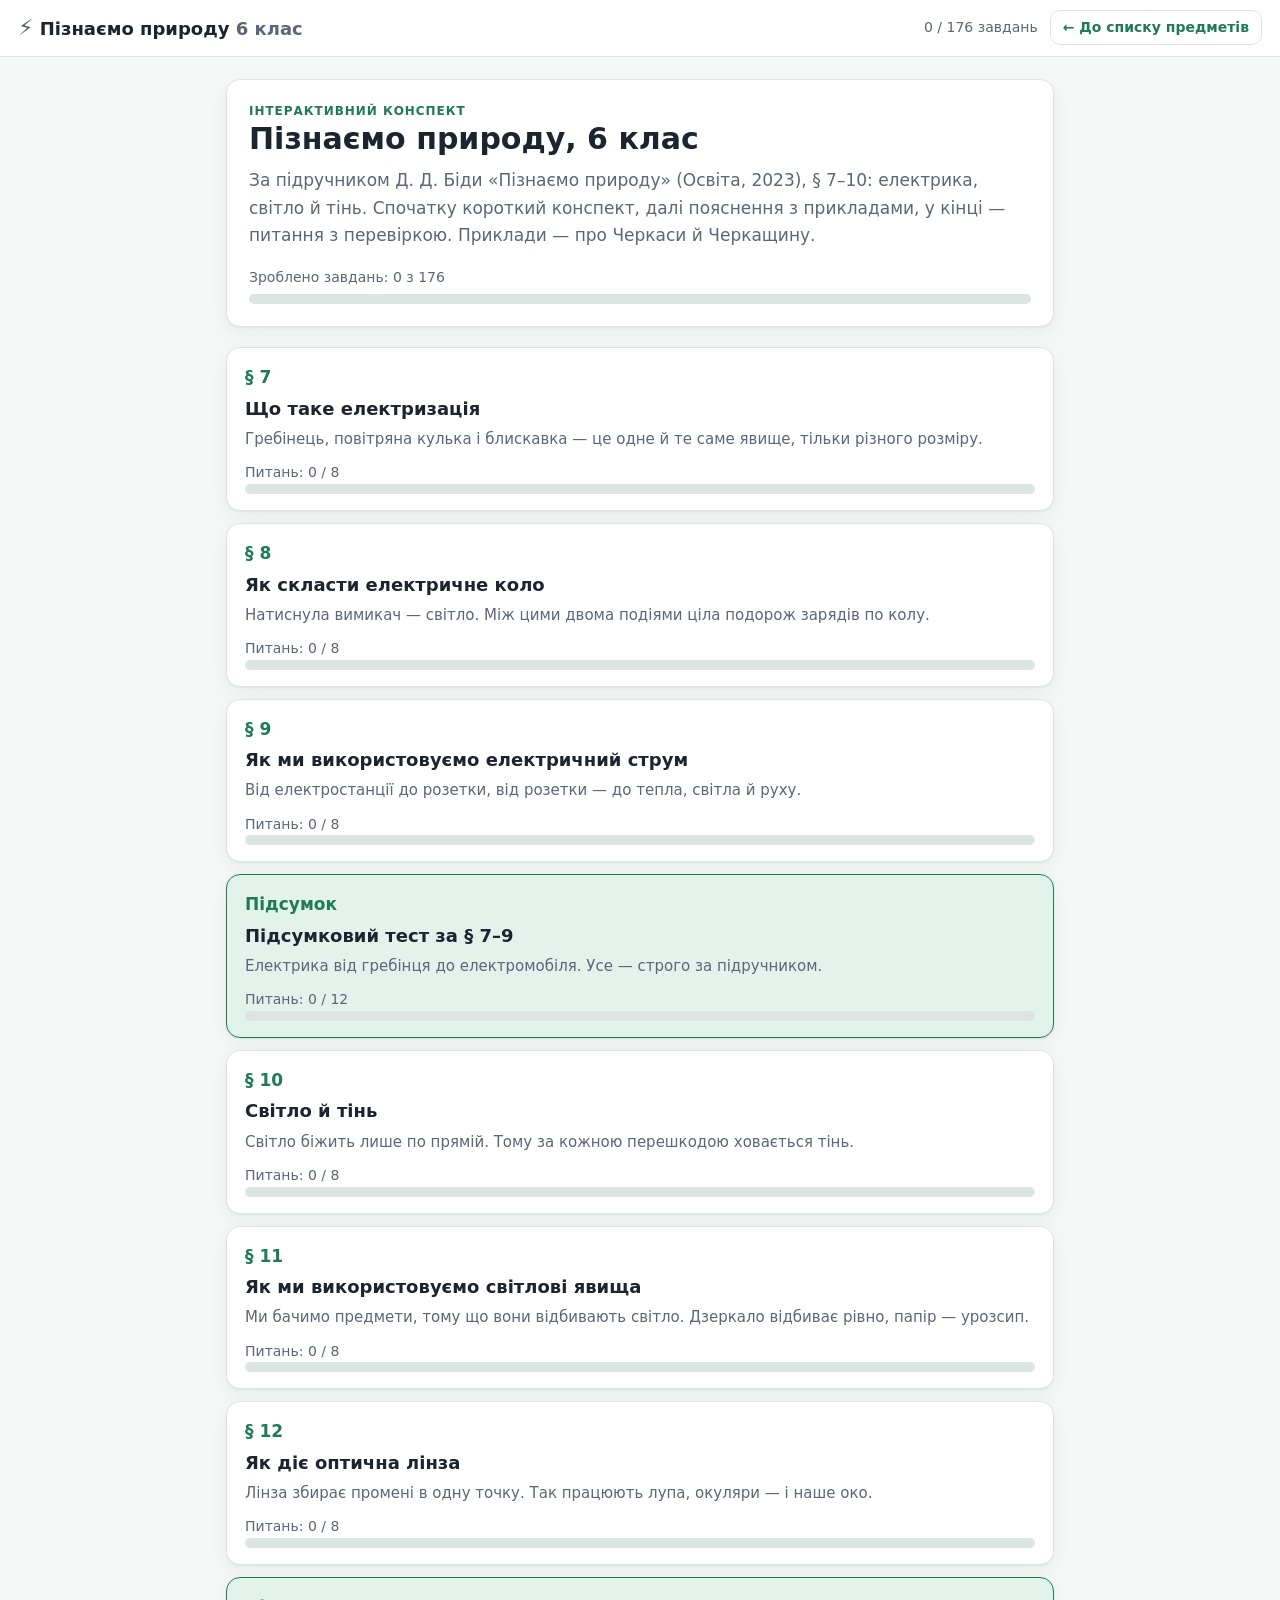
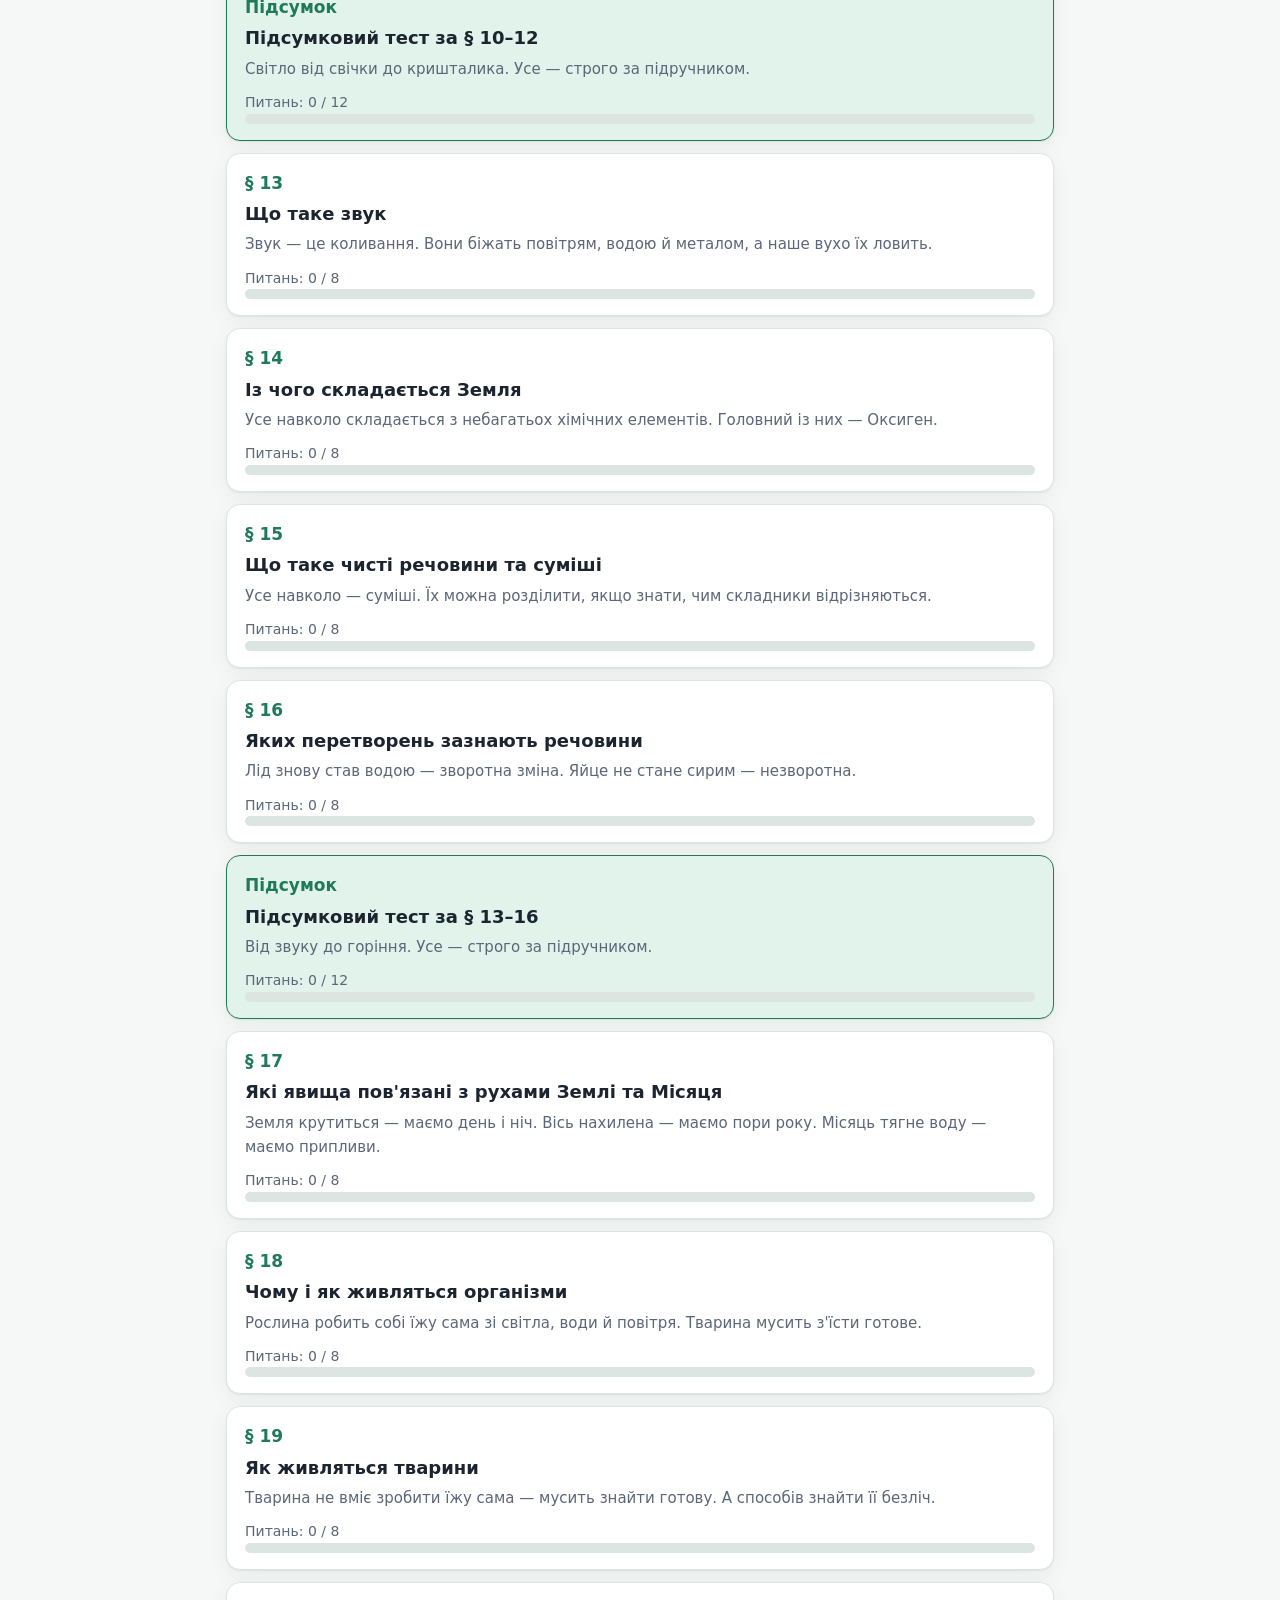
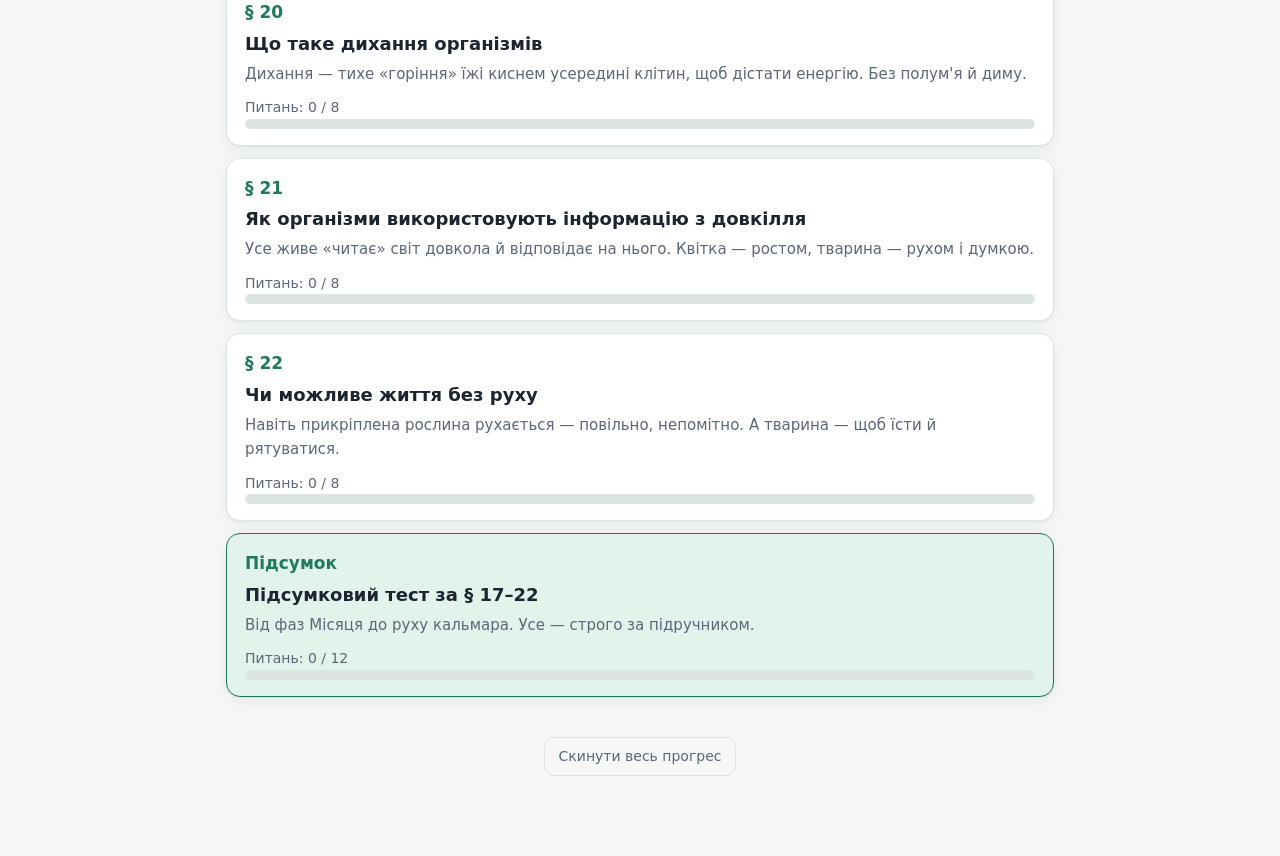
==== commit 760536fb: "[PRY-0] Підсумковий тест за § 17–22 + README test4 (exam): 12 питань усіх типів по два на параграф §" ====
--- a/course/index.html
+++ b/course/index.html
@@ -40,6 +40,7 @@
   <script src="js/lessons/p20.js"></script>
   <script src="js/lessons/p21.js"></script>
   <script src="js/lessons/p22.js"></script>
+  <script src="js/lessons/test4.js"></script>
   <script>COURSE.start();</script>
 </body>
 </html>
